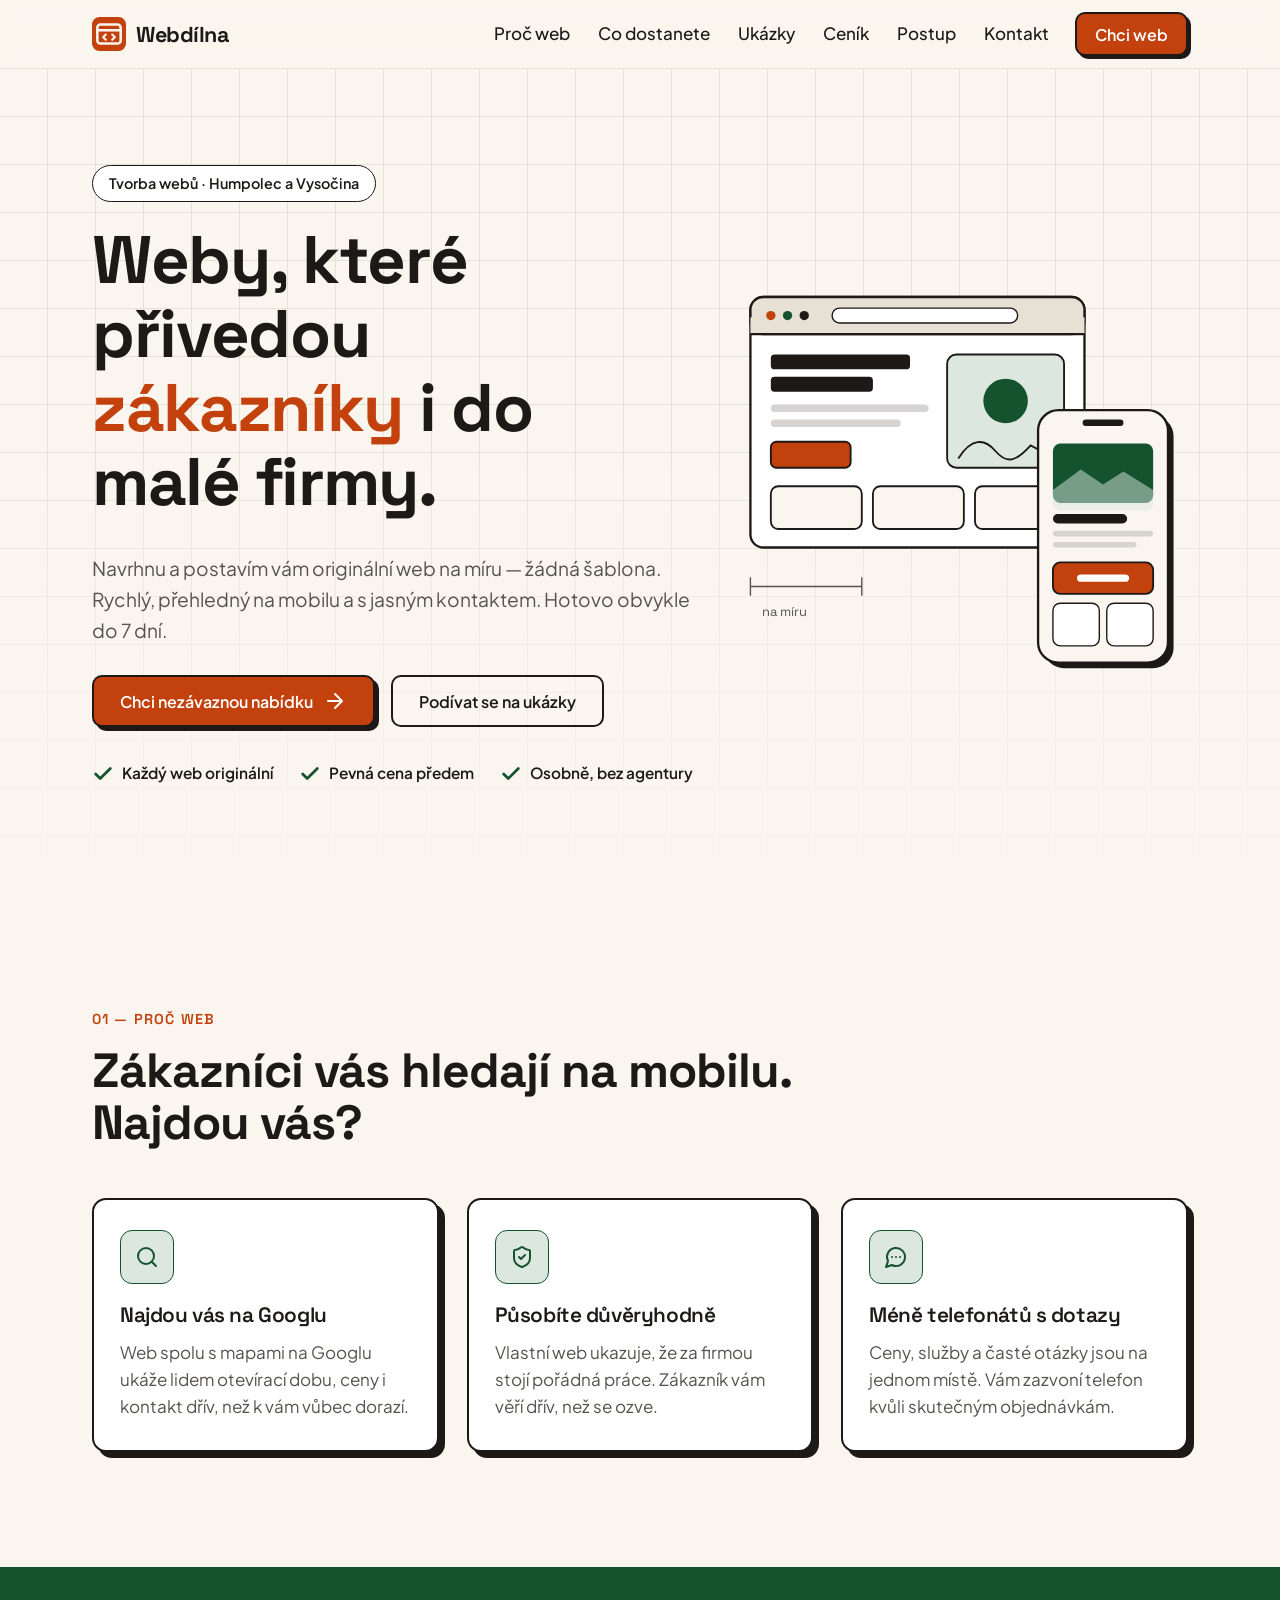
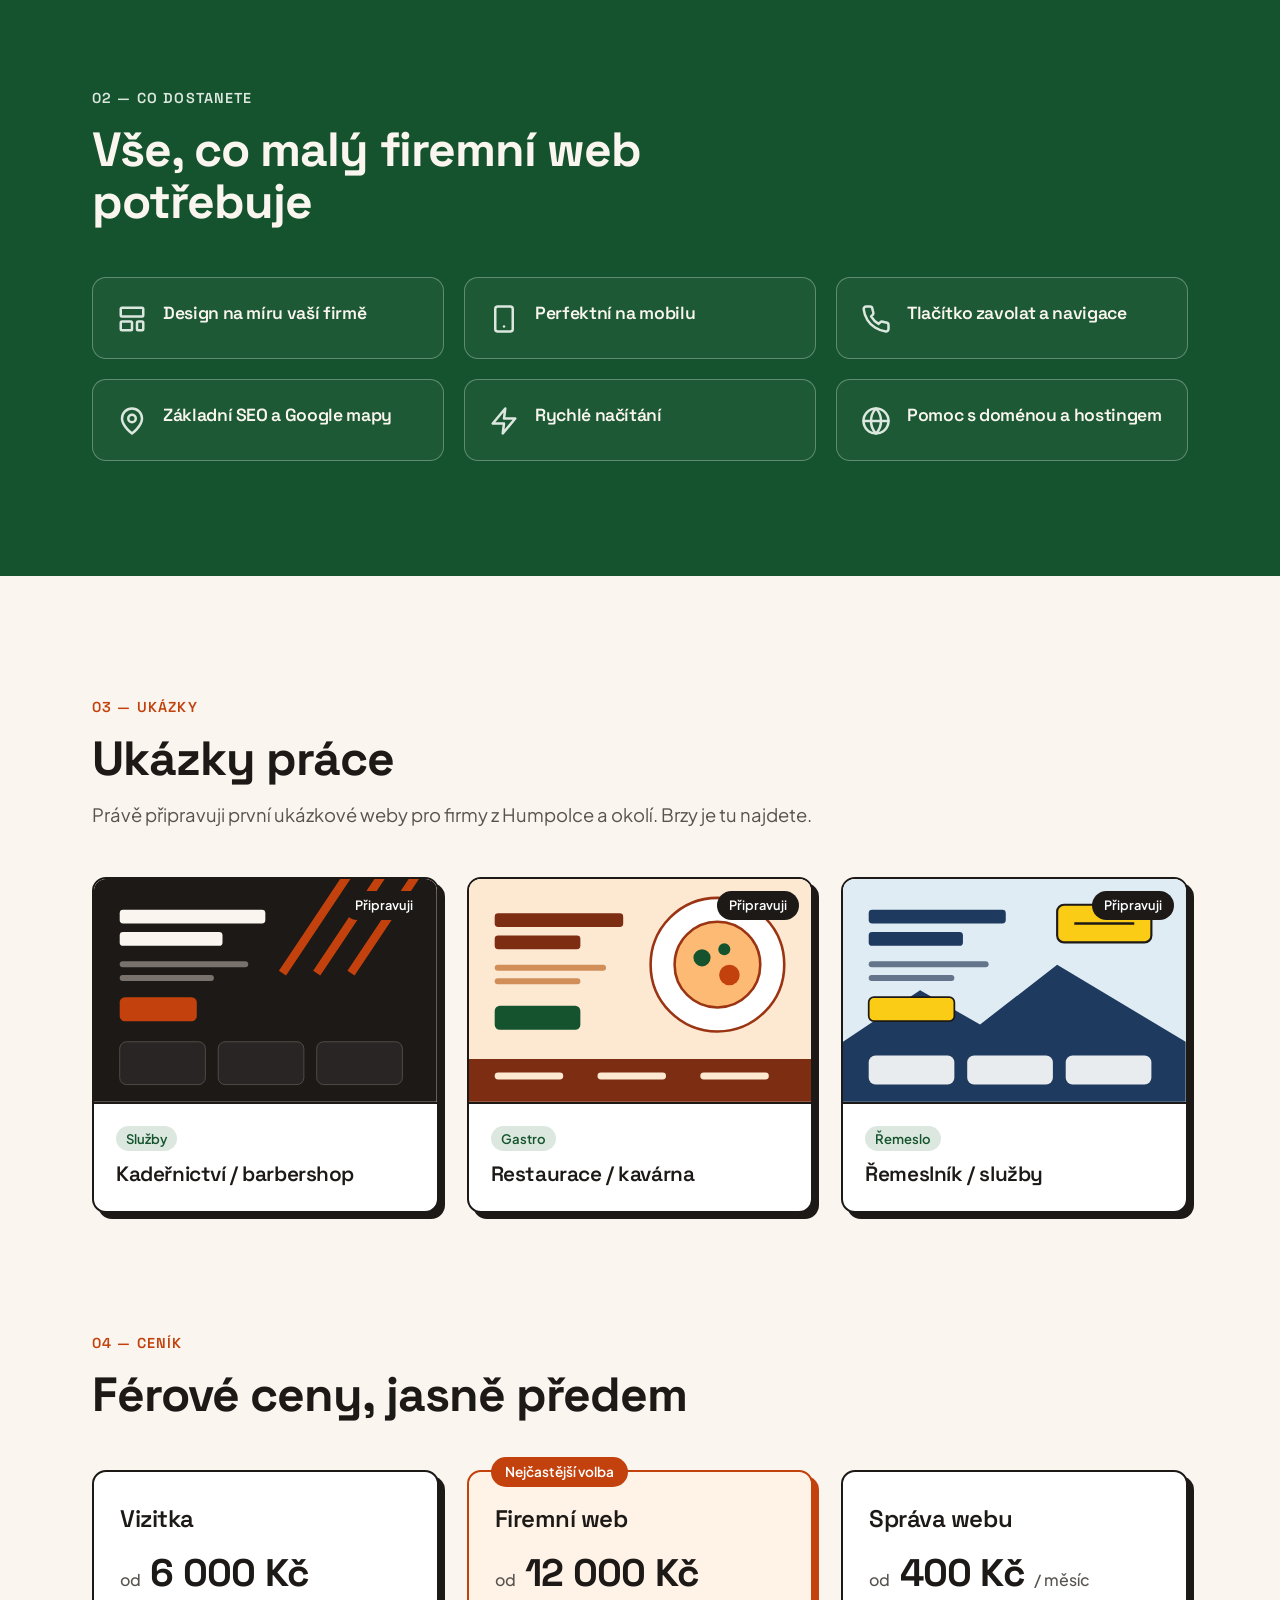
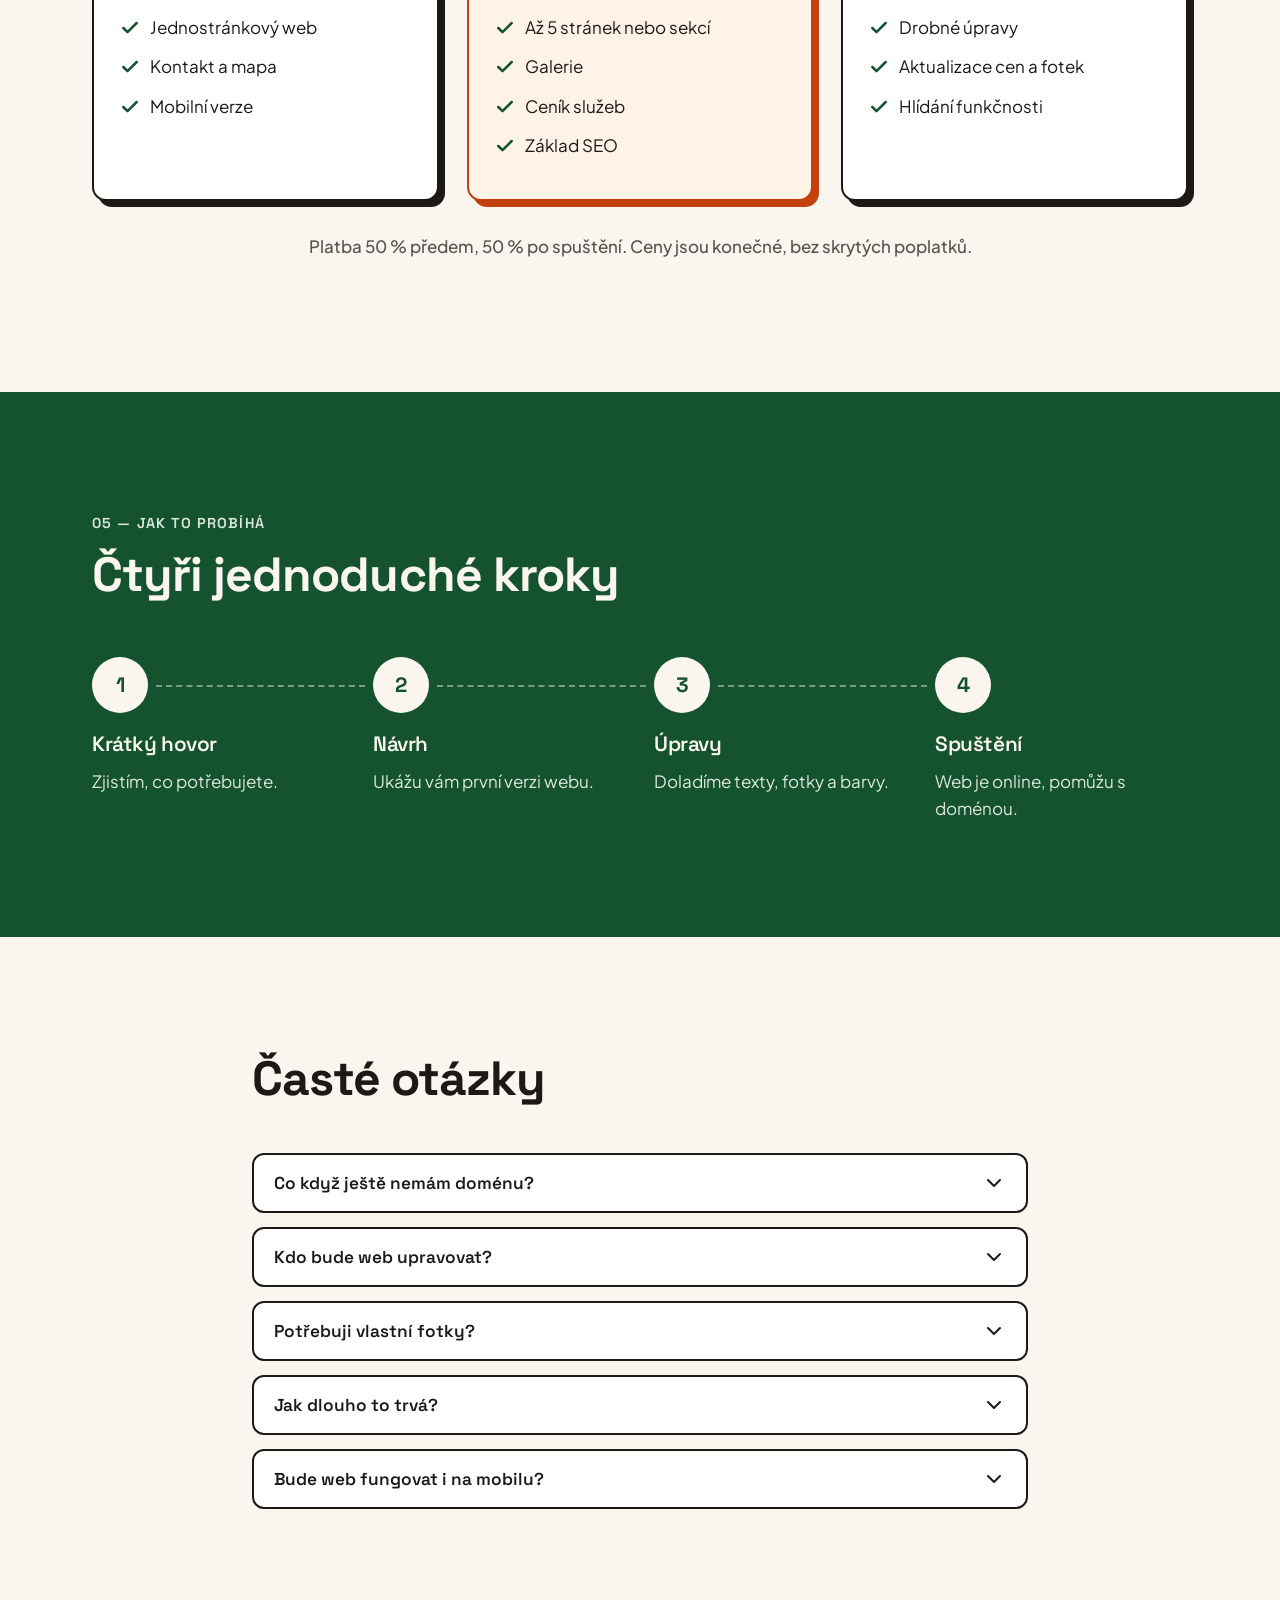
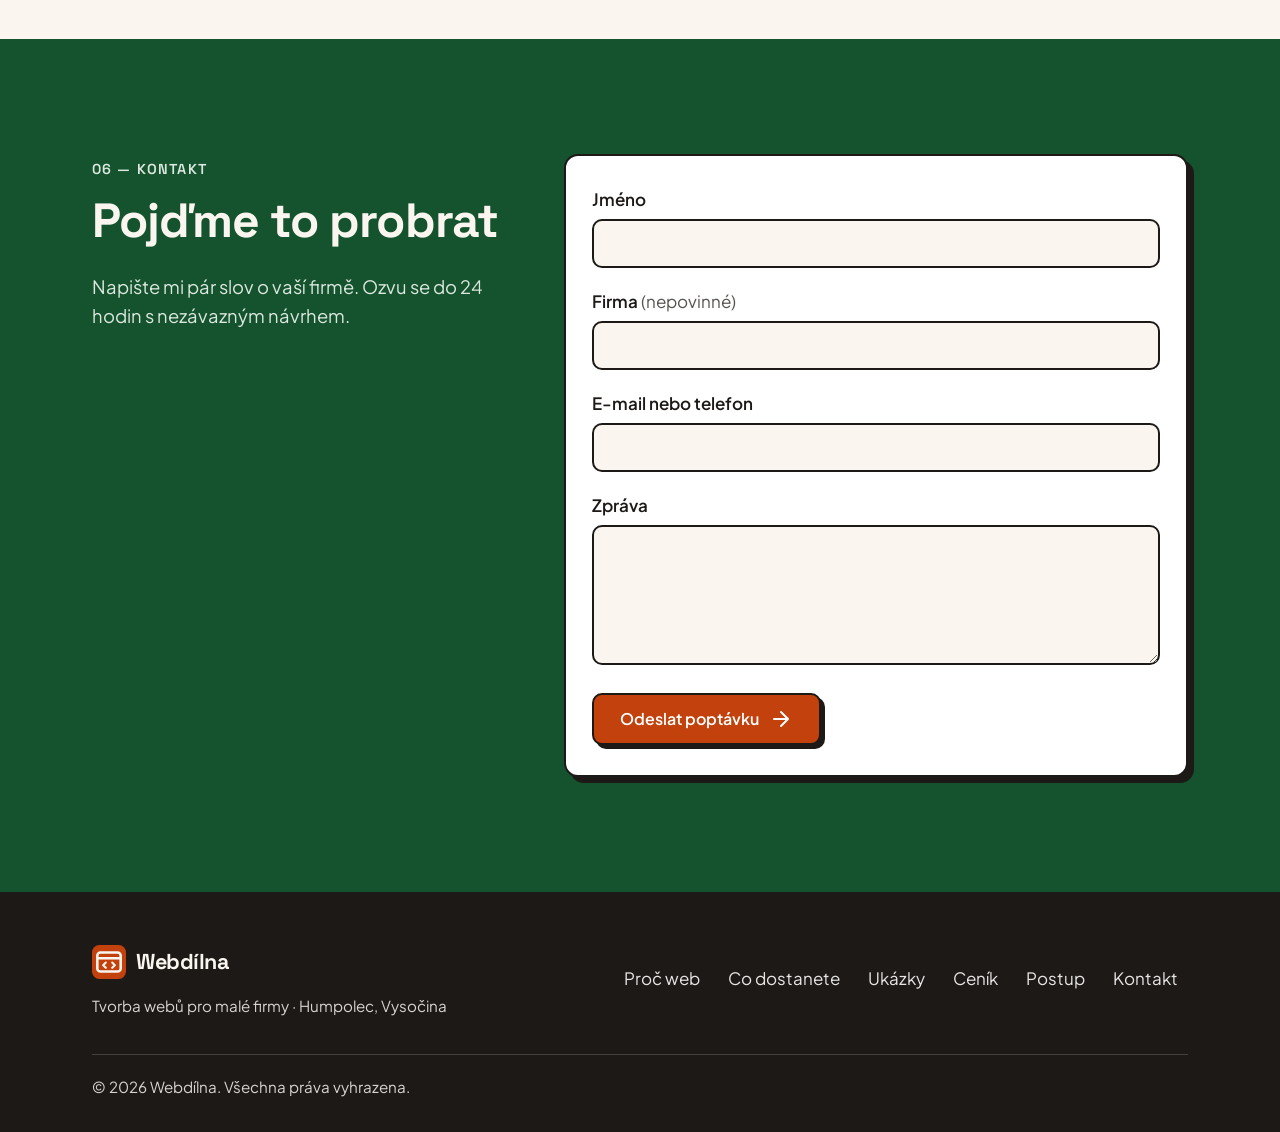
==== index.html @ 547754a7 "Webdílna: portfolio web Co-Authored-By: Claude Opus 5.5 <noreply@anthropic.com>" ====
<!DOCTYPE html>
<!-- BRAND: Webdílna — změnit všude hledáním "Webdílna" -->
<html lang="cs">
<head>
  <meta charset="utf-8">
  <meta name="viewport" content="width=device-width, initial-scale=1">
  <title>Webdílna — tvorba webů pro firmy | Humpolec, Vysočina</title>
  <meta name="description" content="Originální weby na míru pro malé firmy z Humpolce a Vysočiny. Rychlé, přehledné na mobilu, s pevnou cenou předem. Hotovo obvykle do 7 dní.">
  <meta name="theme-color" content="#FAF6EF">
  <meta property="og:title" content="Webdílna — tvorba webů pro firmy | Humpolec, Vysočina">
  <meta property="og:description" content="Originální weby na míru pro malé firmy z Humpolce a Vysočiny. Pevná cena předem, hotovo obvykle do 7 dní.">
  <meta property="og:type" content="website">
  <meta property="og:locale" content="cs_CZ">
  <meta property="og:site_name" content="Webdílna">
  <link rel="icon" href="favicon.svg" type="image/svg+xml">
  <link rel="preconnect" href="https://fonts.googleapis.com">
  <link rel="preconnect" href="https://fonts.gstatic.com" crossorigin>
  <link rel="stylesheet" href="https://fonts.googleapis.com/css2?family=Plus+Jakarta+Sans:wght@400;500;600&family=Space+Grotesk:wght@600;700&subset=latin-ext&display=swap">
  <link rel="stylesheet" href="styles.css">
  <script type="application/ld+json">
  {
    "@context": "https://schema.org",
    "@type": "ProfessionalService",
    "name": "Webdílna",
    "description": "Tvorba originálních webů na míru pro malé firmy.",
    "areaServed": [
      {"@type": "City", "name": "Humpolec"},
      {"@type": "City", "name": "Pelhřimov"},
      {"@type": "City", "name": "Havlíčkův Brod"},
      {"@type": "City", "name": "Jihlava"}
    ]
  }
  </script>
</head>
<body>
  <!-- Icon sprite (Lucide-style strokes) -->
  <svg width="0" height="0" style="position:absolute" aria-hidden="true" focusable="false">
    <defs>
      <symbol id="i-check" viewBox="0 0 24 24"><path d="M20 6 9 17l-5-5"/></symbol>
      <symbol id="i-arrow" viewBox="0 0 24 24"><path d="M5 12h14m-7-7 7 7-7 7"/></symbol>
      <symbol id="i-menu" viewBox="0 0 24 24"><path d="M4 6h16M4 12h16M4 18h16"/></symbol>
      <symbol id="i-x" viewBox="0 0 24 24"><path d="M18 6 6 18M6 6l12 12"/></symbol>
      <symbol id="i-chev" viewBox="0 0 24 24"><path d="m6 9 6 6 6-6"/></symbol>
      <symbol id="i-search" viewBox="0 0 24 24"><circle cx="11" cy="11" r="8"/><path d="m21 21-4.3-4.3"/></symbol>
      <symbol id="i-shield" viewBox="0 0 24 24"><path d="M20 13c0 5-3.5 7.5-7.66 8.95a1 1 0 0 1-.67-.01C7.5 20.5 4 18 4 13V6a1 1 0 0 1 1-1c2 0 4.5-1.2 6.24-2.72a1.17 1.17 0 0 1 1.52 0C14.51 3.81 17 5 19 5a1 1 0 0 1 1 1z"/><path d="m9 12 2 2 4-4"/></symbol>
      <symbol id="i-chat" viewBox="0 0 24 24"><path d="M7.9 20A9 9 0 1 0 4 16.1L2 22Z"/><path d="M8 12h.01M12 12h.01M16 12h.01"/></symbol>
      <symbol id="i-layout" viewBox="0 0 24 24"><rect width="18" height="7" x="3" y="3" rx="1"/><rect width="9" height="7" x="3" y="14" rx="1"/><rect width="5" height="7" x="16" y="14" rx="1"/></symbol>
      <symbol id="i-phone-ui" viewBox="0 0 24 24"><rect width="14" height="20" x="5" y="2" rx="2"/><path d="M12 18h.01"/></symbol>
      <symbol id="i-phone" viewBox="0 0 24 24"><path d="M22 16.92v3a2 2 0 0 1-2.18 2 19.79 19.79 0 0 1-8.63-3.07 19.5 19.5 0 0 1-6-6 19.79 19.79 0 0 1-3.07-8.67A2 2 0 0 1 4.11 2h3a2 2 0 0 1 2 1.72c.13.96.36 1.9.7 2.81a2 2 0 0 1-.45 2.11L8.09 9.91a16 16 0 0 0 6 6l1.27-1.27a2 2 0 0 1 2.11-.45c.91.34 1.85.57 2.81.7A2 2 0 0 1 22 16.92z"/></symbol>
      <symbol id="i-pin" viewBox="0 0 24 24"><path d="M20 10c0 6-8 12-8 12s-8-6-8-12a8 8 0 0 1 16 0Z"/><circle cx="12" cy="10" r="3"/></symbol>
      <symbol id="i-zap" viewBox="0 0 24 24"><path d="M13 2 3 14h9l-1 8 10-12h-9l1-8z"/></symbol>
      <symbol id="i-globe" viewBox="0 0 24 24"><circle cx="12" cy="12" r="10"/><path d="M12 2a14.5 14.5 0 0 0 0 20 14.5 14.5 0 0 0 0-20"/><path d="M2 12h20"/></symbol>
      <symbol id="i-mail" viewBox="0 0 24 24"><rect width="20" height="16" x="2" y="4" rx="2"/><path d="m22 7-8.97 5.7a1.94 1.94 0 0 1-2.06 0L2 7"/></symbol>
    </defs>
  </svg>

  <a class="skip-link" href="#obsah">Přeskočit na obsah</a>

  <!-- HEADER -->
  <header class="site-header">
    <div class="wrap header-in">
      <a class="logo" href="#top" aria-label="Webdílna — úvodní strana">
        <svg viewBox="0 0 32 32" aria-hidden="true"><rect width="32" height="32" rx="7" fill="#C2410C"/><rect x="5" y="7" width="22" height="18" rx="3" fill="none" stroke="#FAF6EF" stroke-width="2.4"/><path d="M5 12.5h22" stroke="#FAF6EF" stroke-width="2.4"/><path d="m13 16.5-2.5 2.5 2.5 2.5m6-5 2.5 2.5-2.5 2.5" fill="none" stroke="#FAF6EF" stroke-width="2" stroke-linecap="round" stroke-linejoin="round"/></svg>
        <span>Webdílna</span>
      </a>
      <button class="nav-toggle" type="button" aria-expanded="false" aria-controls="nav" aria-label="Otevřít menu">
        <svg class="icon i-open" aria-hidden="true"><use href="#i-menu"/></svg>
        <svg class="icon i-close" aria-hidden="true"><use href="#i-x"/></svg>
      </button>
      <nav class="nav" id="nav" aria-label="Hlavní navigace">
        <ul class="nav-list">
          <li><a href="#proc">Proč web</a></li>
          <li><a href="#co">Co dostanete</a></li>
          <li><a href="#ukazky">Ukázky</a></li>
          <li><a href="#cenik">Ceník</a></li>
          <li><a href="#postup">Postup</a></li>
          <li><a href="#kontakt">Kontakt</a></li>
          <li><a class="btn btn-primary btn-sm" href="#kontakt">Chci web</a></li>
        </ul>
      </nav>
    </div>
  </header>

  <main id="obsah">
    <!-- HERO -->
    <section class="hero" id="top" aria-labelledby="hero-h">
      <div class="wrap hero-grid">
        <div>
          <span class="hero-tag">Tvorba webů · Humpolec a Vysočina</span>
          <h1 id="hero-h">Weby, které přivedou <em>zákazníky</em> i do malé firmy.</h1>
          <p class="lead">Navrhnu a postavím vám originální web na míru — žádná šablona. Rychlý, přehledný na mobilu a s jasným kontaktem. Hotovo obvykle do 7 dní.</p>
          <div class="btn-row">
            <a class="btn btn-primary" href="#kontakt">Chci nezávaznou nabídku <svg class="icon" aria-hidden="true"><use href="#i-arrow"/></svg></a>
            <a class="btn btn-outline" href="#ukazky">Podívat se na ukázky</a>
          </div>
          <ul class="trust" aria-label="Naše přednosti">
            <li><svg class="icon" aria-hidden="true"><use href="#i-check"/></svg>Každý web originální</li>
            <li><svg class="icon" aria-hidden="true"><use href="#i-check"/></svg>Pevná cena předem</li>
            <li><svg class="icon" aria-hidden="true"><use href="#i-check"/></svg>Osobně, bez agentury</li>
          </ul>
        </div>
        <div class="hero-art">
          <svg viewBox="0 0 480 440" role="img" aria-label="Ilustrace webu v okně prohlížeče a na mobilu">
            <!-- browser -->
            <rect x="8" y="28" width="360" height="270" rx="14" fill="#fff" stroke="#1C1917" stroke-width="2.5"/>
            <rect x="8" y="28" width="360" height="40" rx="14" fill="#E7E0D4" stroke="#1C1917" stroke-width="2.5"/>
            <rect x="8" y="50" width="360" height="18" fill="#E7E0D4"/>
            <path d="M8 68h360" stroke="#1C1917" stroke-width="2.5"/>
            <circle cx="30" cy="48" r="5" fill="#C2410C"/><circle cx="48" cy="48" r="5" fill="#14532D"/><circle cx="66" cy="48" r="5" fill="#1C1917"/>
            <rect x="96" y="40" width="200" height="16" rx="8" fill="#fff" stroke="#1C1917" stroke-width="1.5"/>
            <rect x="30" y="90" width="150" height="16" rx="4" fill="#1C1917"/>
            <rect x="30" y="114" width="110" height="16" rx="4" fill="#1C1917"/>
            <rect x="30" y="144" width="170" height="8" rx="4" fill="#D6D3D1"/>
            <rect x="30" y="160" width="140" height="8" rx="4" fill="#D6D3D1"/>
            <rect x="30" y="184" width="86" height="28" rx="6" fill="#C2410C" stroke="#1C1917" stroke-width="2"/>
            <rect x="220" y="90" width="126" height="122" rx="10" fill="#DCE8DF" stroke="#1C1917" stroke-width="2"/>
            <circle cx="283" cy="140" r="24" fill="#14532D"/>
            <path d="M232 202c14-22 28-22 40-8s22 12 38-6l26 14" fill="none" stroke="#1C1917" stroke-width="2"/>
            <rect x="30" y="232" width="98" height="46" rx="8" fill="#FAF6EF" stroke="#1C1917" stroke-width="2"/>
            <rect x="140" y="232" width="98" height="46" rx="8" fill="#FAF6EF" stroke="#1C1917" stroke-width="2"/>
            <rect x="250" y="232" width="98" height="46" rx="8" fill="#FAF6EF" stroke="#1C1917" stroke-width="2"/>
            <!-- phone -->
            <rect x="318" y="150" width="140" height="272" rx="22" fill="#1C1917" transform="translate(6 6)"/>
            <rect x="318" y="150" width="140" height="272" rx="22" fill="#FAF6EF" stroke="#1C1917" stroke-width="2.5"/>
            <rect x="366" y="160" width="44" height="7" rx="3.5" fill="#1C1917"/>
            <rect x="334" y="186" width="108" height="64" rx="8" fill="#14532D"/>
            <path d="M334 236l30-22 24 16 22-14 32 20v14a8 8 0 0 1-8 8H342a8 8 0 0 1-8-8z" fill="#DCE8DF" opacity=".5"/>
            <rect x="334" y="262" width="80" height="10" rx="5" fill="#1C1917"/>
            <rect x="334" y="280" width="108" height="6" rx="3" fill="#D6D3D1"/>
            <rect x="334" y="292" width="90" height="6" rx="3" fill="#D6D3D1"/>
            <rect x="334" y="314" width="108" height="34" rx="8" fill="#C2410C" stroke="#1C1917" stroke-width="2"/>
            <rect x="360" y="327" width="56" height="8" rx="4" fill="#fff"/>
            <rect x="334" y="358" width="50" height="46" rx="8" fill="#fff" stroke="#1C1917" stroke-width="1.5"/>
            <rect x="392" y="358" width="50" height="46" rx="8" fill="#fff" stroke="#1C1917" stroke-width="1.5"/>
            <!-- drafting marks -->
            <path d="M8 330v20m0-10h120m0-10v20" stroke="#57534E" stroke-width="1.5" fill="none"/>
            <text x="20" y="372" font-family="Space Grotesk, sans-serif" font-size="14" fill="#57534E">na míru</text>
          </svg>
        </div>
      </div>
    </section>

    <!-- 01 PROČ WEB -->
    <section class="section" id="proc" aria-labelledby="proc-h">
      <div class="wrap">
        <div class="section-head reveal">
          <span class="label">01 — Proč web</span>
          <h2 id="proc-h">Zákazníci vás hledají na mobilu. Najdou vás?</h2>
        </div>
        <div class="cards-3">
          <article class="card reveal">
            <div class="ico-box"><svg class="icon" aria-hidden="true"><use href="#i-search"/></svg></div>
            <h3>Najdou vás na Googlu</h3>
            <p>Web spolu s mapami na Googlu ukáže lidem otevírací dobu, ceny i kontakt dřív, než k vám vůbec dorazí.</p>
          </article>
          <article class="card reveal">
            <div class="ico-box"><svg class="icon" aria-hidden="true"><use href="#i-shield"/></svg></div>
            <h3>Působíte důvěryhodně</h3>
            <p>Vlastní web ukazuje, že za firmou stojí pořádná práce. Zákazník vám věří dřív, než se ozve.</p>
          </article>
          <article class="card reveal">
            <div class="ico-box"><svg class="icon" aria-hidden="true"><use href="#i-chat"/></svg></div>
            <h3>Méně telefonátů s dotazy</h3>
            <p>Ceny, služby a časté otázky jsou na jednom místě. Vám zazvoní telefon kvůli skutečným objednávkám.</p>
          </article>
        </div>
      </div>
    </section>

    <!-- 02 CO DOSTANETE -->
    <section class="section band" id="co" aria-labelledby="co-h">
      <div class="wrap">
        <div class="section-head reveal">
          <span class="label">02 — Co dostanete</span>
          <h2 id="co-h">Vše, co malý firemní web potřebuje</h2>
        </div>
        <ul class="feat-grid">
          <li class="feat reveal"><svg class="icon" aria-hidden="true"><use href="#i-layout"/></svg><h3>Design na míru vaší firmě</h3></li>
          <li class="feat reveal"><svg class="icon" aria-hidden="true"><use href="#i-phone-ui"/></svg><h3>Perfektní na mobilu</h3></li>
          <li class="feat reveal"><svg class="icon" aria-hidden="true"><use href="#i-phone"/></svg><h3>Tlačítko zavolat a navigace</h3></li>
          <li class="feat reveal"><svg class="icon" aria-hidden="true"><use href="#i-pin"/></svg><h3>Základní SEO a Google mapy</h3></li>
          <li class="feat reveal"><svg class="icon" aria-hidden="true"><use href="#i-zap"/></svg><h3>Rychlé načítání</h3></li>
          <li class="feat reveal"><svg class="icon" aria-hidden="true"><use href="#i-globe"/></svg><h3>Pomoc s doménou a hostingem</h3></li>
        </ul>
      </div>
    </section>

    <!-- 03 UKÁZKY -->
    <section class="section" id="ukazky" aria-labelledby="uk-h">
      <div class="wrap">
        <div class="section-head reveal">
          <span class="label">03 — Ukázky</span>
          <h2 id="uk-h">Ukázky práce</h2>
          <p class="lead">Právě připravuji první ukázkové weby pro firmy z Humpolce a okolí. Brzy je tu najdete.</p>
        </div>
        <!--
          JAK PŘIDAT SKUTEČNÝ PROJEKT: zkopírujte tento blok a nahraďte jím jednu z karet níže
          (odstraňte i <span class="badge">Připravuji</span>).

          <a class="project reveal" href="https://adresa-webu.cz" target="_blank" rel="noopener">
            <div class="thumb"><img src="img/nazev-projektu.webp" width="400" height="260" loading="lazy" alt="Náhled webu Název firmy"></div>
            <div class="proj-body">
              <span class="tag">Kadeřnictví</span>
              <h3>Název firmy</h3>
            </div>
          </a>
        -->
        <div class="proj-grid">
          <article class="project reveal">
            <div class="thumb">
              <svg viewBox="0 0 400 260" role="img" aria-label="Abstraktní náhled webu kadeřnictví">
                <rect width="400" height="260" fill="#1C1917"/>
                <g stroke="#C2410C" stroke-width="10"><path d="M300-10l-80 120M340-10l-80 120M380-10l-80 120"/></g>
                <rect x="30" y="36" width="170" height="16" rx="4" fill="#FAF6EF"/>
                <rect x="30" y="62" width="120" height="16" rx="4" fill="#FAF6EF"/>
                <rect x="30" y="96" width="150" height="7" rx="3.5" fill="#78716C"/>
                <rect x="30" y="112" width="110" height="7" rx="3.5" fill="#78716C"/>
                <rect x="30" y="138" width="90" height="28" rx="6" fill="#C2410C"/>
                <rect x="30" y="190" width="100" height="50" rx="8" fill="#292524" stroke="#57534E"/>
                <rect x="145" y="190" width="100" height="50" rx="8" fill="#292524" stroke="#57534E"/>
                <rect x="260" y="190" width="100" height="50" rx="8" fill="#292524" stroke="#57534E"/>
              </svg>
              <span class="badge">Připravuji</span>
            </div>
            <div class="proj-body"><span class="tag">Služby</span><h3>Kadeřnictví / barbershop</h3></div>
          </article>
          <article class="project reveal">
            <div class="thumb">
              <svg viewBox="0 0 400 260" role="img" aria-label="Abstraktní náhled webu restaurace">
                <rect width="400" height="260" fill="#FDE9D2"/>
                <circle cx="290" cy="100" r="78" fill="#fff" stroke="#9A3412" stroke-width="3"/>
                <circle cx="290" cy="100" r="50" fill="#FDBA74" stroke="#9A3412" stroke-width="3"/>
                <circle cx="272" cy="92" r="10" fill="#14532D"/><circle cx="304" cy="112" r="12" fill="#C2410C"/><circle cx="298" cy="82" r="7" fill="#14532D"/>
                <rect x="30" y="40" width="150" height="16" rx="4" fill="#7C2D12"/>
                <rect x="30" y="66" width="100" height="16" rx="4" fill="#7C2D12"/>
                <rect x="30" y="100" width="130" height="7" rx="3.5" fill="#B45309" opacity=".6"/>
                <rect x="30" y="116" width="100" height="7" rx="3.5" fill="#B45309" opacity=".6"/>
                <rect x="30" y="148" width="100" height="28" rx="6" fill="#14532D"/>
                <path d="M0 210h400v50H0z" fill="#7C2D12"/>
                <rect x="30" y="226" width="80" height="8" rx="4" fill="#FDE9D2"/><rect x="150" y="226" width="80" height="8" rx="4" fill="#FDE9D2"/><rect x="270" y="226" width="80" height="8" rx="4" fill="#FDE9D2"/>
              </svg>
              <span class="badge">Připravuji</span>
            </div>
            <div class="proj-body"><span class="tag">Gastro</span><h3>Restaurace / kavárna</h3></div>
          </article>
          <article class="project reveal">
            <div class="thumb">
              <svg viewBox="0 0 400 260" role="img" aria-label="Abstraktní náhled webu řemeslníka">
                <rect width="400" height="260" fill="#E0ECF4"/>
                <path d="M0 190l90-60 70 40 90-70 150 90v70H0z" fill="#1E3A5F"/>
                <rect x="250" y="30" width="110" height="44" rx="8" fill="#FACC15" stroke="#1C1917" stroke-width="2.5"/>
                <path d="M270 52h70" stroke="#1C1917" stroke-width="3"/>
                <rect x="30" y="36" width="160" height="16" rx="4" fill="#1E3A5F"/>
                <rect x="30" y="62" width="110" height="16" rx="4" fill="#1E3A5F"/>
                <rect x="30" y="96" width="140" height="7" rx="3.5" fill="#64748B"/>
                <rect x="30" y="112" width="100" height="7" rx="3.5" fill="#64748B"/>
                <rect x="30" y="138" width="100" height="28" rx="6" fill="#FACC15" stroke="#1C1917" stroke-width="2"/>
                <rect x="30" y="206" width="100" height="34" rx="8" fill="#fff" opacity=".9"/>
                <rect x="145" y="206" width="100" height="34" rx="8" fill="#fff" opacity=".9"/>
                <rect x="260" y="206" width="100" height="34" rx="8" fill="#fff" opacity=".9"/>
              </svg>
              <span class="badge">Připravuji</span>
            </div>
            <div class="proj-body"><span class="tag">Řemeslo</span><h3>Řemeslník / služby</h3></div>
          </article>
        </div>
      </div>
    </section>

    <!-- 04 CENÍK -->
    <section class="section section-flush" id="cenik" aria-labelledby="cen-h">
      <div class="wrap">
        <div class="section-head reveal">
          <span class="label">04 — Ceník</span>
          <h2 id="cen-h">Férové ceny, jasně předem</h2>
        </div>
        <div class="price-grid">
          <article class="price reveal">
            <h3>Vizitka</h3>
            <p class="amount"><small>od</small> 6 000 Kč</p>
            <ul>
              <li><svg class="icon" aria-hidden="true"><use href="#i-check"/></svg>Jednostránkový web</li>
              <li><svg class="icon" aria-hidden="true"><use href="#i-check"/></svg>Kontakt a mapa</li>
              <li><svg class="icon" aria-hidden="true"><use href="#i-check"/></svg>Mobilní verze</li>
            </ul>
          </article>
          <article class="price featured reveal">
            <span class="ribbon">Nejčastější volba</span>
            <h3>Firemní web</h3>
            <p class="amount"><small>od</small> 12 000 Kč</p>
            <ul>
              <li><svg class="icon" aria-hidden="true"><use href="#i-check"/></svg>Až 5 stránek nebo sekcí</li>
              <li><svg class="icon" aria-hidden="true"><use href="#i-check"/></svg>Galerie</li>
              <li><svg class="icon" aria-hidden="true"><use href="#i-check"/></svg>Ceník služeb</li>
              <li><svg class="icon" aria-hidden="true"><use href="#i-check"/></svg>Základ SEO</li>
            </ul>
          </article>
          <article class="price reveal">
            <h3>Správa webu</h3>
            <p class="amount"><small>od</small> 400 Kč <small>/ měsíc</small></p>
            <ul>
              <li><svg class="icon" aria-hidden="true"><use href="#i-check"/></svg>Drobné úpravy</li>
              <li><svg class="icon" aria-hidden="true"><use href="#i-check"/></svg>Aktualizace cen a fotek</li>
              <li><svg class="icon" aria-hidden="true"><use href="#i-check"/></svg>Hlídání funkčnosti</li>
            </ul>
          </article>
        </div>
        <p class="price-note reveal">Platba 50 % předem, 50 % po spuštění. Ceny jsou konečné, bez skrytých poplatků.</p>
      </div>
    </section>

    <!-- 05 POSTUP -->
    <section class="section band" id="postup" aria-labelledby="po-h">
      <div class="wrap">
        <div class="section-head reveal">
          <span class="label">05 — Jak to probíhá</span>
          <h2 id="po-h">Čtyři jednoduché kroky</h2>
        </div>
        <ol class="steps">
          <li class="step reveal"><div class="step-num">1</div><h3>Krátký hovor</h3><p>Zjistím, co potřebujete.</p></li>
          <li class="step reveal"><div class="step-num">2</div><h3>Návrh</h3><p>Ukážu vám první verzi webu.</p></li>
          <li class="step reveal"><div class="step-num">3</div><h3>Úpravy</h3><p>Doladíme texty, fotky a barvy.</p></li>
          <li class="step reveal"><div class="step-num">4</div><h3>Spuštění</h3><p>Web je online, pomůžu s doménou.</p></li>
        </ol>
      </div>
    </section>

    <!-- FAQ -->
    <section class="section" id="faq" aria-labelledby="faq-h">
      <div class="wrap faq-wrap">
        <div class="section-head reveal">
          <h2 id="faq-h">Časté otázky</h2>
        </div>
        <details class="reveal">
          <summary>Co když ještě nemám doménu? <svg class="icon" aria-hidden="true"><use href="#i-chev"/></svg></summary>
          <p>Nevadí. Pomohu vám vybrat vhodnou adresu, doménu zaregistrovat a nastavit hosting. Doména zůstává vaše.</p>
        </details>
        <details class="reveal">
          <summary>Kdo bude web upravovat? <svg class="icon" aria-hidden="true"><use href="#i-chev"/></svg></summary>
          <p>Drobné změny, jako nové ceny, fotky nebo otevírací dobu, vám rád upravím v rámci správy webu. Stačí napsat.</p>
        </details>
        <details class="reveal">
          <summary>Potřebuji vlastní fotky? <svg class="icon" aria-hidden="true"><use href="#i-chev"/></svg></summary>
          <p>Vlastní fotky jsou nejlepší, třeba i z telefonu. Když žádné nemáte, poradím, co nafotit, nebo najdu vhodné náhrady.</p>
        </details>
        <details class="reveal">
          <summary>Jak dlouho to trvá? <svg class="icon" aria-hidden="true"><use href="#i-chev"/></svg></summary>
          <p>Jednoduchý web bývá hotový obvykle do 7 dní od chvíle, kdy mám od vás texty a fotky. Větší web zabere o něco déle.</p>
        </details>
        <details class="reveal">
          <summary>Bude web fungovat i na mobilu? <svg class="icon" aria-hidden="true"><use href="#i-chev"/></svg></summary>
          <p>Ano. Každý web navrhuji nejdřív pro mobil a pak ho přizpůsobuji tabletu a počítači. Vždy ho vyzkouším na skutečných zařízeních.</p>
        </details>
      </div>
    </section>

    <!-- 06 KONTAKT -->
    <section class="section band" id="kontakt" aria-labelledby="ko-h">
      <div class="wrap contact-grid">
        <div class="reveal">
          <span class="label">06 — Kontakt</span>
          <h2 id="ko-h">Pojďme to probrat</h2>
          <p class="lead">Napište mi pár slov o vaší firmě. Ozvu se do 24 hodin s nezávazným návrhem.</p>
          <!-- Naplní se z CONFIG v script.js; bez nastavení zůstává skryté -->
          <div class="contact-cards" id="contact-cards" hidden></div>
        </div>
        <form id="contact-form" class="reveal" novalidate aria-label="Poptávkový formulář">
          <div class="field">
            <label for="f-name">Jméno</label>
            <input id="f-name" name="name" type="text" autocomplete="name" required aria-describedby="e-name">
            <p class="err" id="e-name">Napište prosím své jméno.</p>
          </div>
          <div class="field">
            <label for="f-firm">Firma <span class="opt">(nepovinné)</span></label>
            <input id="f-firm" name="company" type="text" autocomplete="organization">
          </div>
          <div class="field">
            <label for="f-contact">E-mail nebo telefon</label>
            <input id="f-contact" name="contact" type="text" autocomplete="email" required aria-describedby="e-contact">
            <p class="err" id="e-contact">Zadejte prosím platný e-mail nebo telefonní číslo.</p>
          </div>
          <div class="field">
            <label for="f-msg">Zpráva</label>
            <textarea id="f-msg" name="message" required aria-describedby="e-msg"></textarea>
            <p class="err" id="e-msg">Napište prosím pár slov o své firmě.</p>
          </div>
          <input class="hp" type="text" name="_gotcha" tabindex="-1" autocomplete="off" aria-hidden="true">
          <button class="btn btn-primary" type="submit">Odeslat poptávku <svg class="icon" aria-hidden="true"><use href="#i-arrow"/></svg></button>
          <div class="status" id="form-status" role="status" aria-live="polite"></div>
        </form>
      </div>
    </section>
  </main>

  <!-- FOOTER -->
  <footer class="site-footer">
    <div class="wrap foot-in">
      <div>
        <a class="logo" href="#top" aria-label="Webdílna — nahoru">
          <svg viewBox="0 0 32 32" aria-hidden="true"><rect width="32" height="32" rx="7" fill="#C2410C"/><rect x="5" y="7" width="22" height="18" rx="3" fill="none" stroke="#FAF6EF" stroke-width="2.4"/><path d="M5 12.5h22" stroke="#FAF6EF" stroke-width="2.4"/><path d="m13 16.5-2.5 2.5 2.5 2.5m6-5 2.5 2.5-2.5 2.5" fill="none" stroke="#FAF6EF" stroke-width="2" stroke-linecap="round" stroke-linejoin="round"/></svg>
          <span>Webdílna</span>
        </a>
        <p>Tvorba webů pro malé firmy · Humpolec, Vysočina</p>
      </div>
      <nav class="foot-nav" aria-label="Patička">
        <a href="#proc">Proč web</a><a href="#co">Co dostanete</a><a href="#ukazky">Ukázky</a><a href="#cenik">Ceník</a><a href="#postup">Postup</a><a href="#kontakt">Kontakt</a>
      </nav>
      <p class="copy">© <span id="year">2026</span> Webdílna. Všechna práva vyhrazena.</p>
    </div>
  </footer>

  <script src="script.js" defer></script>
</body>
</html>
---- styles.css ----
/* ==========================================================
   Webdílna — styles.css
   Sections: 0 Tokens · 1 Base · 2 Layout · 3 Buttons · 4 Header
   5 Hero · 6 Why · 7 Features · 8 Projects · 9 Pricing · 10 Steps
   11 FAQ · 12 Contact · 13 Footer · 14 Reveal · 15 Responsive
   ========================================================== */

/* 0 — Tokens */
:root {
  --bg: #FAF6EF;
  --surface: #FFFFFF;
  --ink: #1C1917;
  --ink-muted: #57534E;
  --line: #E7E0D4;
  --accent: #C2410C;
  --accent-hover: #9A3412;
  --forest: #14532D;
  --forest-soft: #DCE8DF;
  --font-head: "Space Grotesk", system-ui, sans-serif;
  --font-body: "Plus Jakarta Sans", system-ui, sans-serif;
  --radius: 14px;
  --maxw: 1140px;
  --shadow: 6px 6px 0 var(--ink);
}

/* 1 — Base */
*, *::before, *::after { box-sizing: border-box; }
html { scroll-behavior: smooth; scroll-padding-top: 84px; -webkit-text-size-adjust: 100%; }
body {
  margin: 0; background: var(--bg); color: var(--ink);
  font-family: var(--font-body); font-size: 17px; line-height: 1.6;
  overflow-x: hidden;
}
h1, h2, h3 { font-family: var(--font-head); font-weight: 700; line-height: 1.1; letter-spacing: -0.02em; margin: 0 0 .5em; }
h1 { font-size: clamp(2.3rem, 6.4vw, 4.2rem); }
h2 { font-size: clamp(1.85rem, 4.4vw, 3rem); }
h3 { font-size: 1.3rem; line-height: 1.25; font-weight: 600; }
p { margin: 0 0 1em; }
a { color: inherit; }
ul { margin: 0; padding: 0; list-style: none; }
svg { display: block; }
.icon { width: 24px; height: 24px; fill: none; stroke: currentColor; stroke-width: 2; stroke-linecap: round; stroke-linejoin: round; flex: none; }
:focus-visible { outline: 3px solid var(--accent); outline-offset: 3px; border-radius: 4px; }
.band :focus-visible, .site-footer :focus-visible { outline-color: var(--forest-soft); }
.sr-only { position: absolute; width: 1px; height: 1px; overflow: hidden; clip: rect(0 0 0 0); white-space: nowrap; }
.skip-link {
  position: absolute; left: 12px; top: -60px; z-index: 100; background: var(--ink); color: #fff;
  padding: 12px 18px; border-radius: 8px; text-decoration: none; font-weight: 600;
}
.skip-link:focus { top: 12px; }

/* 2 — Layout */
.wrap { width: 100%; max-width: var(--maxw); margin: 0 auto; padding: 0 22px; }
.section { padding: clamp(64px, 9vw, 120px) 0; }
.label {
  display: inline-block; font-family: var(--font-head); font-weight: 600; font-size: .9rem;
  letter-spacing: .08em; text-transform: uppercase; color: var(--accent); margin-bottom: 14px;
}
.band .label { color: var(--forest-soft); }
.lead { font-size: 1.15rem; color: var(--ink-muted); max-width: 60ch; }
.section-head { max-width: 760px; margin-bottom: 48px; }
.section-head h2 { margin-bottom: .3em; }
.band { background: var(--forest); color: var(--bg); }
.band .lead { color: var(--forest-soft); }

/* 3 — Buttons */
.btn {
  display: inline-flex; align-items: center; justify-content: center; gap: 10px;
  min-height: 52px; padding: 12px 26px; border-radius: 10px; border: 2px solid var(--ink);
  font: 600 1rem var(--font-body); text-decoration: none; cursor: pointer;
  transition: transform .15s, box-shadow .15s, background .15s;
}
.btn-primary { background: var(--accent); color: #fff; border-color: var(--ink); box-shadow: 4px 4px 0 var(--ink); }
.btn-primary:hover { background: var(--accent-hover); transform: translate(-2px, -2px); box-shadow: 6px 6px 0 var(--ink); }
.btn-primary:active { transform: translate(2px, 2px); box-shadow: 1px 1px 0 var(--ink); }
.btn-outline { background: transparent; color: var(--ink); }
.btn-outline:hover { background: var(--ink); color: var(--bg); }
.btn-sm { min-height: 44px; padding: 8px 18px; box-shadow: 3px 3px 0 var(--ink); }

/* 4 — Header */
.site-header {
  position: sticky; top: 0; z-index: 50; background: rgba(250, 246, 239, .94);
  backdrop-filter: blur(8px); border-bottom: 1px solid var(--line);
}
.header-in { display: flex; align-items: center; justify-content: space-between; gap: 16px; min-height: 68px; }
.logo { display: inline-flex; align-items: center; gap: 10px; text-decoration: none; font: 700 1.35rem var(--font-head); letter-spacing: -0.02em; min-height: 44px; }
.logo svg { width: 34px; height: 34px; }
.nav-list { display: flex; align-items: center; gap: 4px; }
.nav-list a:not(.btn) { display: inline-flex; align-items: center; min-height: 44px; padding: 0 12px; text-decoration: none; font-weight: 500; border-radius: 8px; }
.nav-list a:not(.btn):hover { background: var(--line); }
.nav-list .btn { margin-left: 10px; }
.nav-toggle {
  display: none; width: 48px; height: 48px; align-items: center; justify-content: center;
  background: transparent; border: 2px solid var(--ink); border-radius: 10px; color: var(--ink); cursor: pointer;
}
.nav-toggle .i-close { display: none; }
.nav-toggle[aria-expanded="true"] .i-open { display: none; }
.nav-toggle[aria-expanded="true"] .i-close { display: block; }

/* 5 — Hero */
.hero { position: relative; padding: clamp(48px, 8vw, 96px) 0 clamp(56px, 8vw, 104px); overflow: hidden; }
.hero::before { /* drafting-sheet grid */
  content: ""; position: absolute; inset: 0; z-index: 0;
  background-image:
    linear-gradient(var(--line) 1px, transparent 1px),
    linear-gradient(90deg, var(--line) 1px, transparent 1px);
  background-size: 48px 48px; background-position: -1px -1px;
  -webkit-mask-image: linear-gradient(to bottom, #000 40%, transparent);
  mask-image: linear-gradient(to bottom, #000 40%, transparent);
}
.hero-grid { position: relative; z-index: 1; display: grid; grid-template-columns: 1.15fr .85fr; gap: 48px; align-items: center; }
.hero-tag { display: inline-block; background: var(--surface); border: 1px solid var(--ink); border-radius: 999px; padding: 6px 16px; font-weight: 600; font-size: .9rem; margin-bottom: 22px; }
.hero h1 em { font-style: normal; color: var(--accent); }
.hero .lead { margin: 22px 0 30px; font-size: 1.2rem; color: var(--ink-muted); }
.btn-row { display: flex; flex-wrap: wrap; gap: 16px; }
.trust { display: flex; flex-wrap: wrap; gap: 10px 26px; margin-top: 34px; font-weight: 600; font-size: .96rem; }
.trust li { display: inline-flex; align-items: center; gap: 8px; }
.trust .icon { width: 22px; height: 22px; color: var(--forest); stroke-width: 3; }
.hero-art svg { width: 100%; height: auto; max-width: 480px; margin-left: auto; }

/* 6 — Why */
.cards-3 { display: grid; grid-template-columns: repeat(3, 1fr); gap: 28px; }
.card { background: var(--surface); border: 2px solid var(--ink); border-radius: var(--radius); padding: 30px 26px; box-shadow: var(--shadow); transition: transform .2s, box-shadow .2s; }
.card:hover { transform: translate(-2px, -2px); box-shadow: 8px 8px 0 var(--ink); }
.card p { color: var(--ink-muted); margin: 0; }
.ico-box { width: 54px; height: 54px; display: grid; place-items: center; border-radius: 12px; background: var(--forest-soft); color: var(--forest); margin-bottom: 18px; border: 1.5px solid var(--forest); }

/* 7 — Features (forest band) */
.feat-grid { display: grid; grid-template-columns: repeat(3, 1fr); gap: 20px; }
.feat { display: flex; gap: 16px; align-items: flex-start; padding: 24px; border: 1px solid rgba(220, 232, 223, .35); border-radius: var(--radius); background: rgba(255, 255, 255, .04); }
.feat .icon { width: 30px; height: 30px; color: var(--forest-soft); margin-top: 2px; }
.feat h3 { font-size: 1.1rem; margin: 0; }

/* 8 — Projects */
.proj-grid { display: grid; grid-template-columns: repeat(3, 1fr); gap: 28px; }
.project { display: flex; flex-direction: column; background: var(--surface); border: 2px solid var(--ink); border-radius: var(--radius); box-shadow: var(--shadow); overflow: hidden; text-decoration: none; color: inherit; transition: transform .2s, box-shadow .2s; }
a.project:hover { transform: translate(-2px, -2px); box-shadow: 8px 8px 0 var(--ink); }
.thumb { position: relative; border-bottom: 2px solid var(--ink); aspect-ratio: 400 / 260; background: var(--line); }
.thumb svg, .thumb img { width: 100%; height: 100%; object-fit: cover; display: block; }
.badge { position: absolute; top: 12px; right: 12px; background: var(--ink); color: #fff; font-size: .8rem; font-weight: 600; padding: 4px 12px; border-radius: 999px; }
.proj-body { padding: 20px 22px 24px; }
.tag { display: inline-block; font-size: .82rem; font-weight: 600; color: var(--forest); background: var(--forest-soft); padding: 2px 10px; border-radius: 999px; margin-bottom: 10px; }
.proj-body h3 { margin: 0; }

/* 9 — Pricing */
.price-grid { display: grid; grid-template-columns: repeat(3, 1fr); gap: 28px; align-items: stretch; }
.price { position: relative; display: flex; flex-direction: column; background: var(--surface); border: 2px solid var(--ink); border-radius: var(--radius); padding: 32px 26px; box-shadow: var(--shadow); }
.price.featured { background: #FFF3E8; box-shadow: 6px 6px 0 var(--accent); border-color: var(--accent); }
.price .ribbon { position: absolute; top: -15px; left: 22px; background: var(--accent); color: #fff; font-weight: 600; font-size: .85rem; padding: 4px 14px; border-radius: 999px; }
.price h3 { font-size: 1.5rem; }
.amount { font: 700 2.4rem/1.1 var(--font-head); letter-spacing: -0.02em; margin: 6px 0 20px; }
.amount small { font: 500 1rem var(--font-body); color: var(--ink-muted); letter-spacing: 0; }
.price ul { display: grid; gap: 12px; margin-bottom: 8px; }
.price li { display: flex; gap: 10px; align-items: flex-start; }
.price li .icon { width: 20px; height: 20px; margin-top: 4px; color: var(--forest); stroke-width: 3; }
.price-note { margin-top: 32px; text-align: center; font-weight: 500; color: var(--ink-muted); }

/* 10 — Steps */
.steps { display: grid; grid-template-columns: repeat(4, 1fr); gap: 28px; counter-reset: step; position: relative; }
.step { position: relative; padding-top: 8px; }
.step-num { display: grid; place-items: center; width: 56px; height: 56px; border-radius: 50%; background: var(--ink); color: var(--bg); font: 700 1.3rem var(--font-head); margin-bottom: 18px; position: relative; z-index: 1; }
.step:not(:last-child)::after { content: ""; position: absolute; top: 36px; left: 64px; right: -20px; border-top: 2px dashed var(--ink-muted); opacity: .5; }
.step p { color: var(--ink-muted); margin: 0; }

/* 11 — FAQ */
.faq-wrap { max-width: 820px; }
details { background: var(--surface); border: 2px solid var(--ink); border-radius: 12px; margin-bottom: 14px; }
summary { display: flex; justify-content: space-between; align-items: center; gap: 16px; min-height: 56px; padding: 12px 20px; font: 600 1.08rem var(--font-head); cursor: pointer; list-style: none; }
summary::-webkit-details-marker { display: none; }
summary .icon { transition: transform .2s; }
details[open] summary .icon { transform: rotate(180deg); }
details p { padding: 0 20px 18px; margin: 0; color: var(--ink-muted); }

/* 12 — Contact */
.contact-grid { display: grid; grid-template-columns: .8fr 1.2fr; gap: 56px; align-items: start; }
.contact-cards { display: grid; gap: 14px; margin-top: 28px; }
.contact-cards[hidden] { display: none; }
.contact-cards a { display: flex; align-items: center; gap: 14px; min-height: 60px; padding: 12px 18px; background: var(--surface); border: 2px solid var(--ink); border-radius: 12px; text-decoration: none; font-weight: 600; box-shadow: 4px 4px 0 var(--ink); }
.contact-cards a:hover { background: var(--forest-soft); }
.contact-cards .icon { color: var(--accent); }
form { background: var(--surface); border: 2px solid var(--ink); border-radius: var(--radius); padding: 30px 26px; box-shadow: var(--shadow); }
.field { margin-bottom: 20px; }
label { display: block; font-weight: 600; margin-bottom: 6px; }
label .opt { font-weight: 400; color: var(--ink-muted); }
input, textarea { width: 100%; min-height: 48px; padding: 12px 14px; font: 400 1rem var(--font-body); color: var(--ink); background: var(--bg); border: 2px solid var(--ink); border-radius: 10px; }
textarea { min-height: 140px; resize: vertical; }
input:focus-visible, textarea:focus-visible { outline: 3px solid var(--accent); outline-offset: 2px; }
.field.invalid input, .field.invalid textarea { border-color: #B91C1C; }
.err { display: none; margin-top: 6px; color: #B91C1C; font-weight: 600; font-size: .92rem; }
.field.invalid .err { display: block; }
.hp { position: absolute; left: -9999px; }
.status { margin-top: 16px; font-weight: 600; }
.status:empty { display: none; }
.status { padding: 12px 16px; border-radius: 10px; }
.status.ok { background: var(--forest-soft); color: var(--forest); }
.status.warn { background: #FEF3C7; color: #78350F; }
.status.bad { background: #FEE2E2; color: #991B1B; }

/* 13 — Footer */
.site-footer { background: var(--ink); color: var(--bg); padding: 48px 0 32px; }
.foot-in { display: flex; flex-wrap: wrap; justify-content: space-between; gap: 28px; }
.site-footer .logo { color: var(--bg); }
.site-footer p { margin: 8px 0 0; color: #D6D3D1; font-size: .95rem; }
.foot-nav { display: flex; flex-wrap: wrap; gap: 2px 8px; }
.foot-nav a { display: inline-flex; align-items: center; min-height: 44px; padding: 0 10px; text-decoration: none; color: #E7E5E4; }
.foot-nav a:hover { color: #fff; text-decoration: underline; }
.copy { width: 100%; border-top: 1px solid #44403C; padding-top: 20px; font-size: .9rem; color: #D6D3D1; }

/* 14 — Reveal (only hidden when JS is present) */
.js .reveal { opacity: 0; transform: translateY(16px); transition: opacity .4s ease, transform .4s ease; }
.js .reveal.is-visible { opacity: 1; transform: none; }
@media (prefers-reduced-motion: reduce) {
  html { scroll-behavior: auto; }
  .js .reveal { opacity: 1; transform: none; transition: none; }
  *, *::before, *::after { transition-duration: 0s !important; }
}

/* 15 — Responsive */
@media (max-width: 1000px) {
  .hero-grid { grid-template-columns: 1fr; }
  .hero-art { order: -1; max-width: 380px; }
  .hero-art svg { margin: 0; }
  .cards-3, .proj-grid, .price-grid { grid-template-columns: 1fr; max-width: 560px; }
  .feat-grid { grid-template-columns: repeat(2, 1fr); }
  .steps { grid-template-columns: repeat(2, 1fr); }
  .step:not(:last-child)::after { display: none; }
  .contact-grid { grid-template-columns: 1fr; gap: 36px; }
  .nav-toggle { display: inline-flex; }
  .js .nav { display: none; position: absolute; left: 0; right: 0; top: 100%; background: var(--bg); border-bottom: 2px solid var(--ink); padding: 12px 22px 22px; }
  .js .nav.open { display: block; }
  .js .nav-list { flex-direction: column; align-items: stretch; }
  .js .nav-list a:not(.btn) { padding: 0 8px; font-size: 1.1rem; }
  .js .nav-list .btn { margin: 10px 0 0; }
  .nav-list { flex-wrap: wrap; }
}
@media (min-width: 1001px) { .cards-3, .proj-grid, .price-grid { max-width: none; } }
@media (max-width: 600px) {
  body { font-size: 16.5px; }
  .feat-grid, .steps { grid-template-columns: 1fr; }
  .btn-row .btn { width: 100%; }
  .hero-art { max-width: 300px; }
  form { padding: 24px 18px; }
}

/* Overrides for sections on the forest band / misc */
.section-flush { padding-top: 0; }
.steps { list-style: none; margin: 0; padding: 0; }
.band .step-num { background: var(--bg); color: var(--forest); }
.band .step p { color: var(--forest-soft); }
.band .step:not(:last-child)::after { border-color: var(--forest-soft); }
.contact-cards a, form { color: var(--ink); }
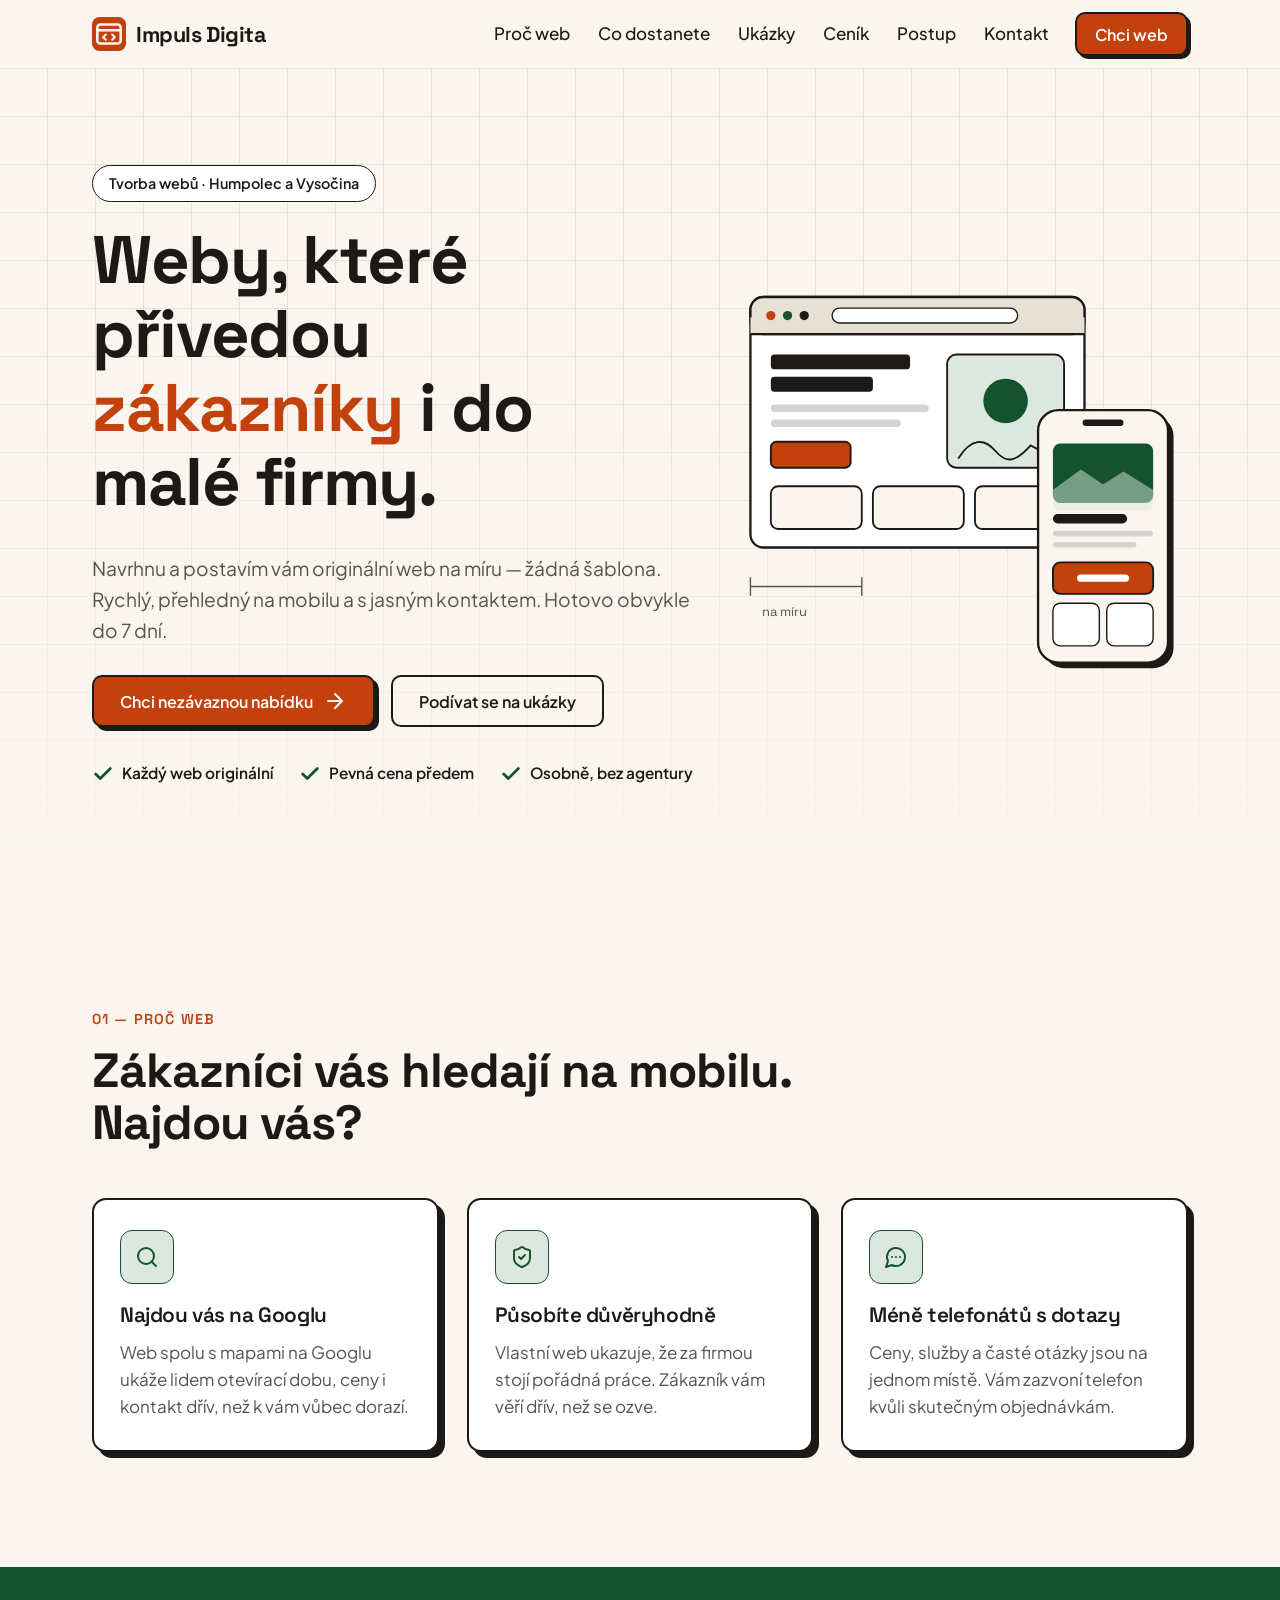
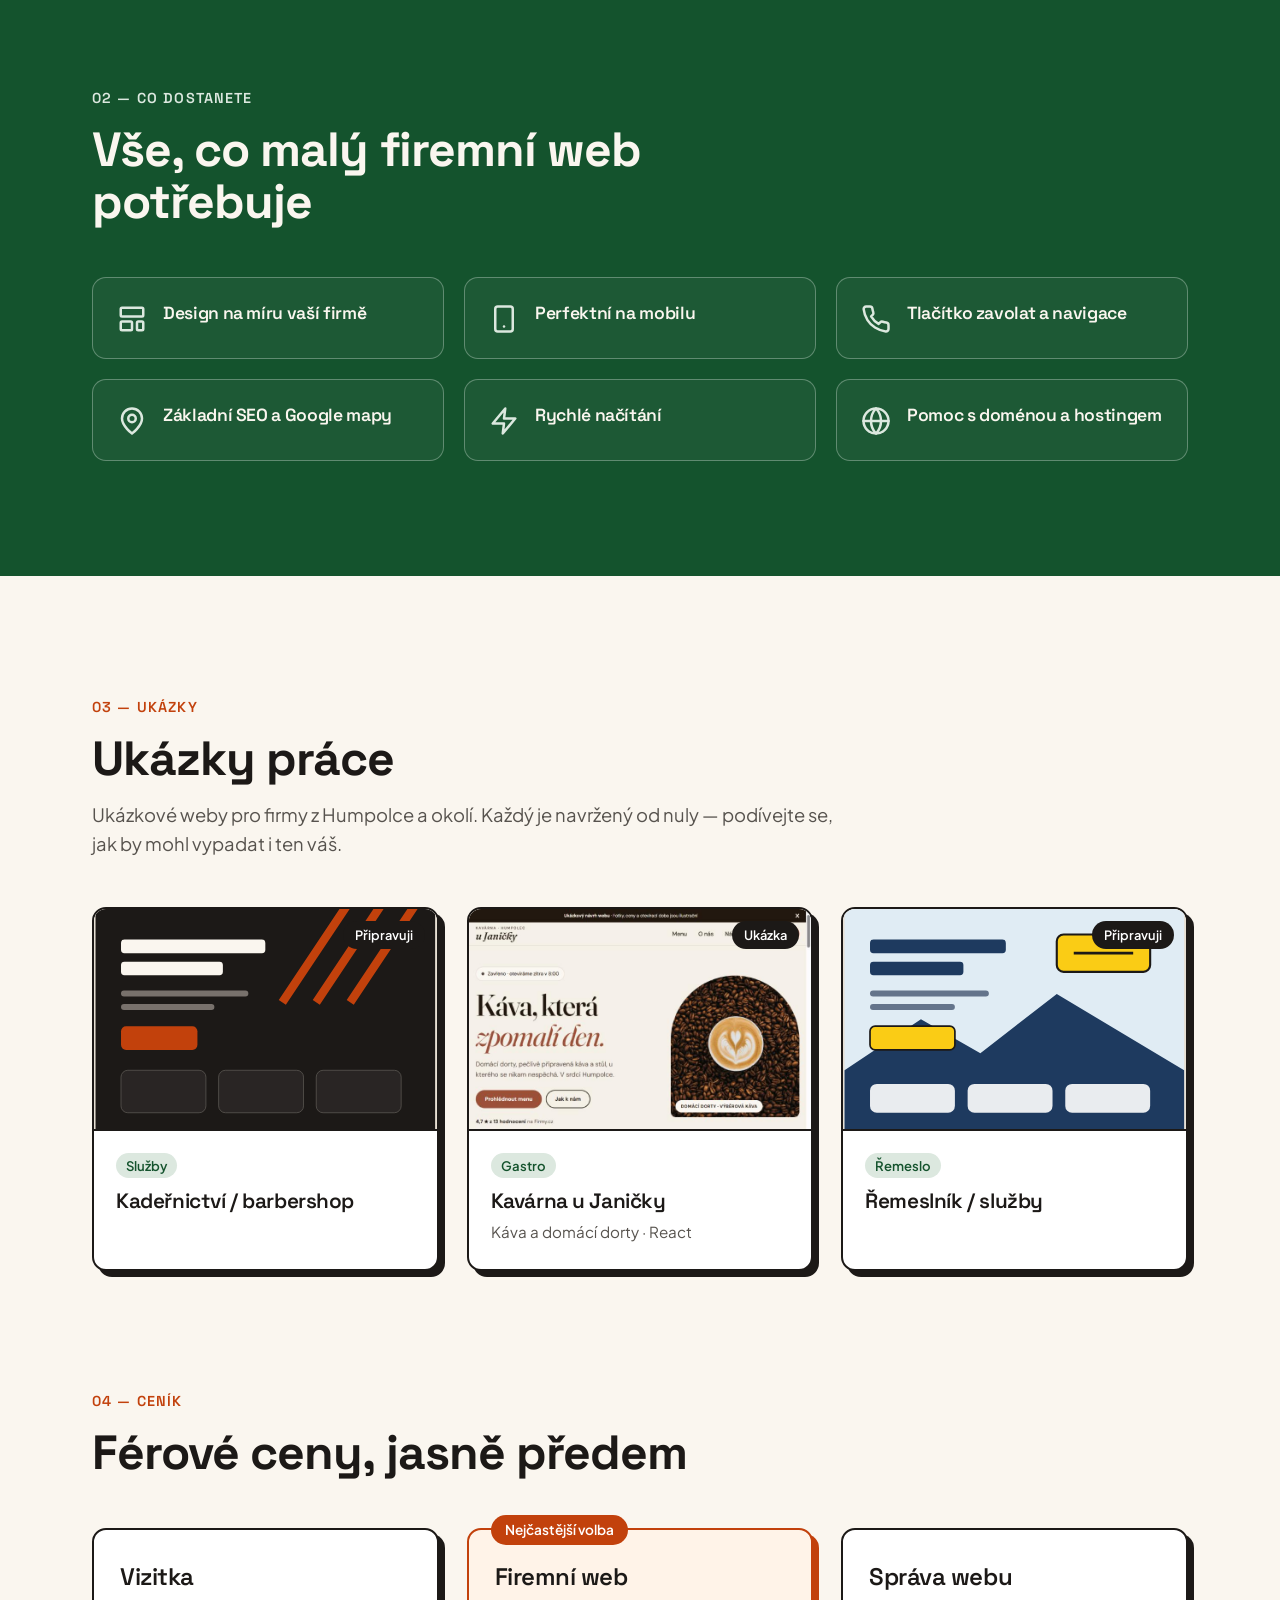
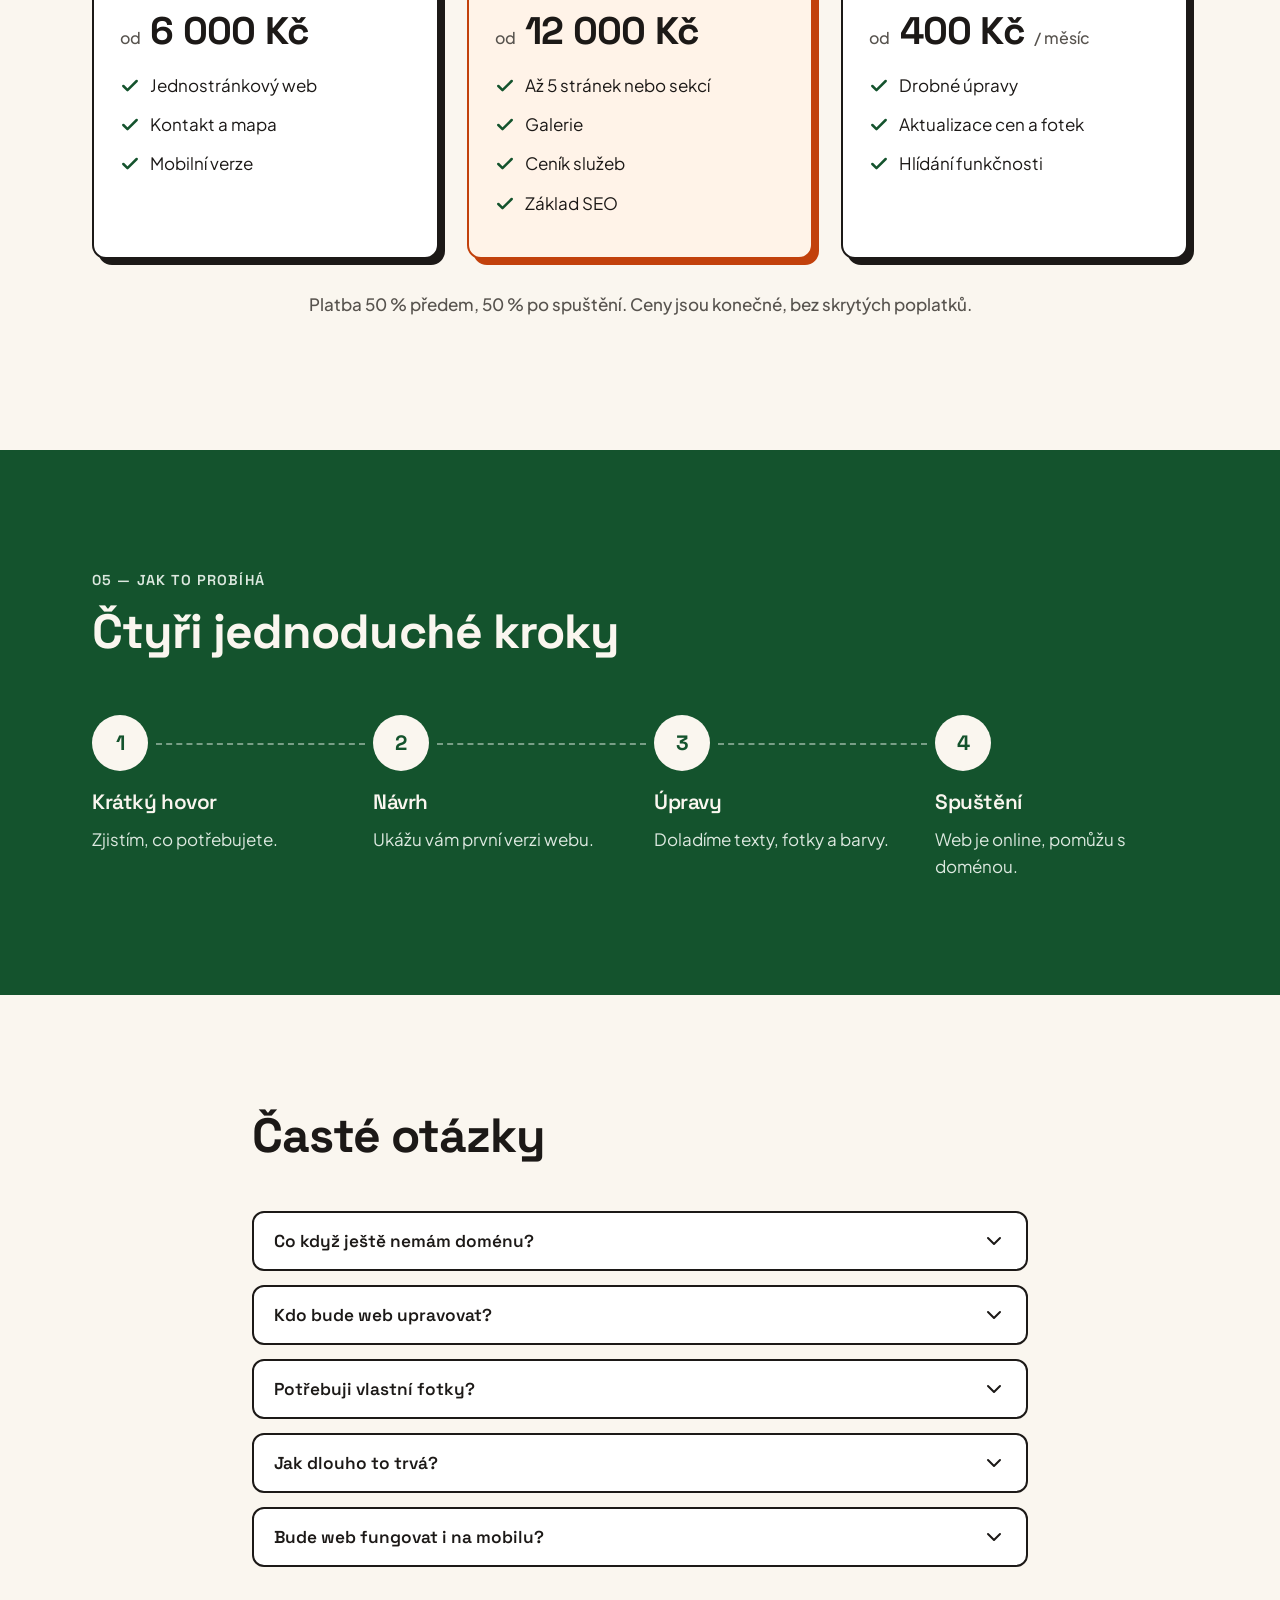
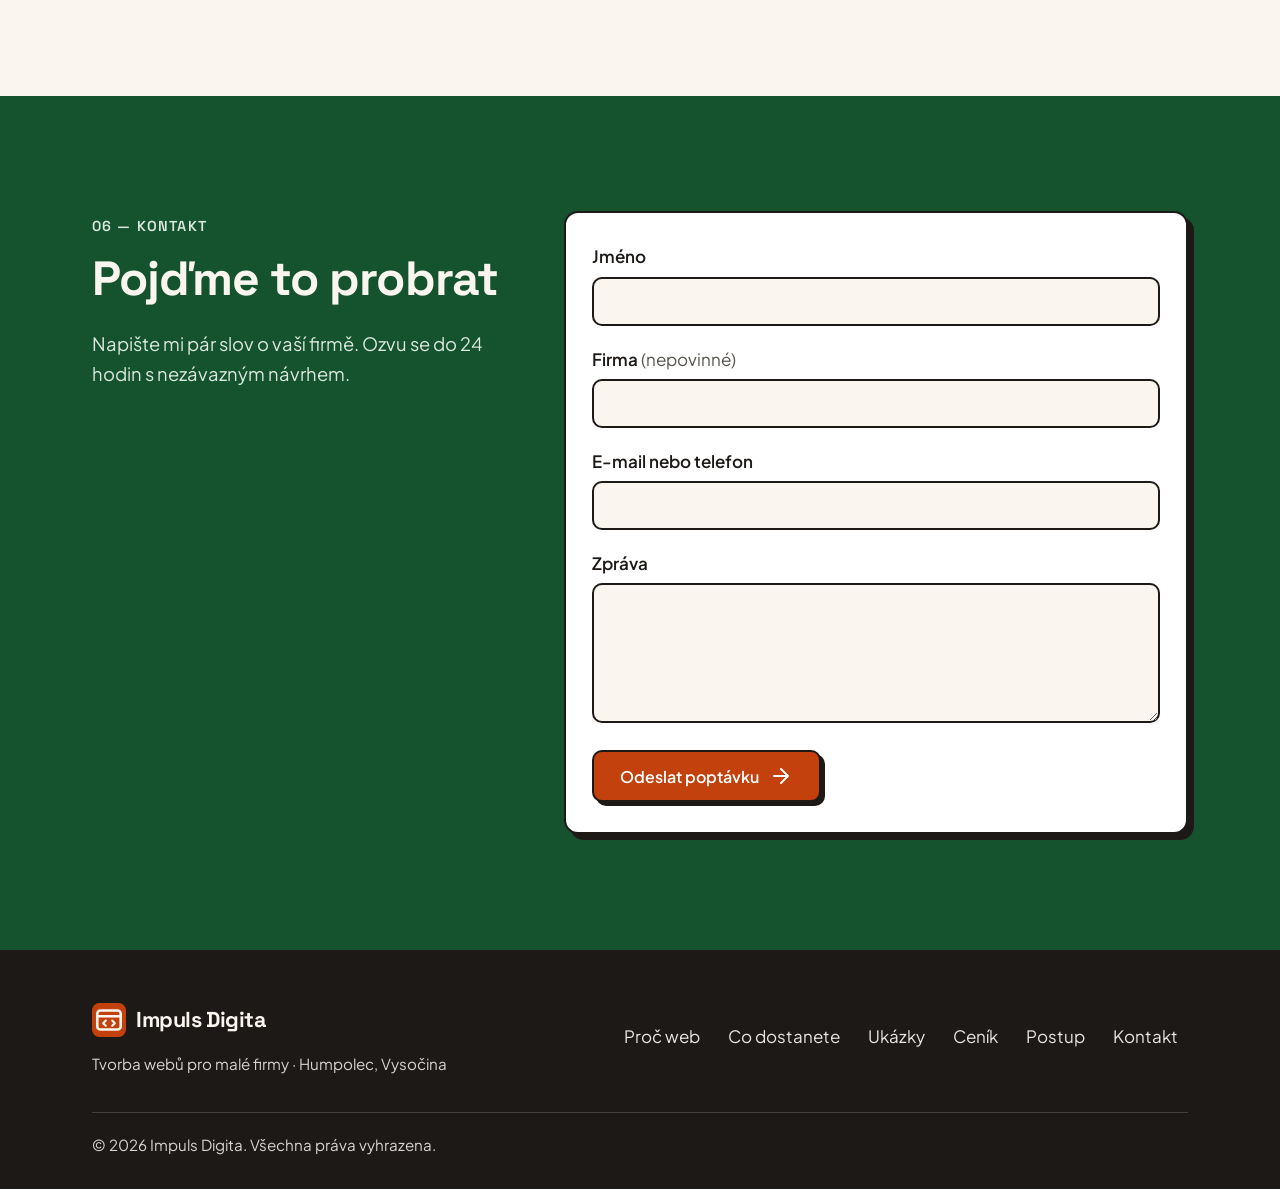
==== commit a7da165b: "Rename brand to Impuls Digita, add Kavárna u Janičky demo Co-Authored-By: Claude Opus 5.5 <noreply@a" ====
--- a/index.html
+++ b/index.html
@@ -1,17 +1,19 @@
 <!DOCTYPE html>
-<!-- BRAND: Webdílna — změnit všude hledáním "Webdílna" -->
+<!-- BRAND: Impuls Digita — změnit všude hledáním "Impuls Digita" -->
 <html lang="cs">
 <head>
   <meta charset="utf-8">
   <meta name="viewport" content="width=device-width, initial-scale=1">
-  <title>Webdílna — tvorba webů pro firmy | Humpolec, Vysočina</title>
+  <title>Impuls Digita — tvorba webů pro firmy | Humpolec, Vysočina</title>
   <meta name="description" content="Originální weby na míru pro malé firmy z Humpolce a Vysočiny. Rychlé, přehledné na mobilu, s pevnou cenou předem. Hotovo obvykle do 7 dní.">
   <meta name="theme-color" content="#FAF6EF">
-  <meta property="og:title" content="Webdílna — tvorba webů pro firmy | Humpolec, Vysočina">
+  <meta property="og:title" content="Impuls Digita — tvorba webů pro firmy | Humpolec, Vysočina">
   <meta property="og:description" content="Originální weby na míru pro malé firmy z Humpolce a Vysočiny. Pevná cena předem, hotovo obvykle do 7 dní.">
   <meta property="og:type" content="website">
   <meta property="og:locale" content="cs_CZ">
-  <meta property="og:site_name" content="Webdílna">
+  <meta property="og:url" content="https://rokefluker.github.io/">
+  <link rel="canonical" href="https://rokefluker.github.io/">
+  <meta property="og:site_name" content="Impuls Digita">
   <link rel="icon" href="favicon.svg" type="image/svg+xml">
   <link rel="preconnect" href="https://fonts.googleapis.com">
   <link rel="preconnect" href="https://fonts.gstatic.com" crossorigin>
@@ -21,7 +23,8 @@
   {
     "@context": "https://schema.org",
     "@type": "ProfessionalService",
-    "name": "Webdílna",
+    "url": "https://rokefluker.github.io/",
+    "name": "Impuls Digita",
     "description": "Tvorba originálních webů na míru pro malé firmy.",
     "areaServed": [
       {"@type": "City", "name": "Humpolec"},
@@ -59,9 +62,9 @@
   <!-- HEADER -->
   <header class="site-header">
     <div class="wrap header-in">
-      <a class="logo" href="#top" aria-label="Webdílna — úvodní strana">
+      <a class="logo" href="#top" aria-label="Impuls Digita — úvodní strana">
         <svg viewBox="0 0 32 32" aria-hidden="true"><rect width="32" height="32" rx="7" fill="#C2410C"/><rect x="5" y="7" width="22" height="18" rx="3" fill="none" stroke="#FAF6EF" stroke-width="2.4"/><path d="M5 12.5h22" stroke="#FAF6EF" stroke-width="2.4"/><path d="m13 16.5-2.5 2.5 2.5 2.5m6-5 2.5 2.5-2.5 2.5" fill="none" stroke="#FAF6EF" stroke-width="2" stroke-linecap="round" stroke-linejoin="round"/></svg>
-        <span>Webdílna</span>
+        <span>Impuls Digita</span>
       </a>
       <button class="nav-toggle" type="button" aria-expanded="false" aria-controls="nav" aria-label="Otevřít menu">
         <svg class="icon i-open" aria-hidden="true"><use href="#i-menu"/></svg>
@@ -191,7 +194,7 @@
         <div class="section-head reveal">
           <span class="label">03 — Ukázky</span>
           <h2 id="uk-h">Ukázky práce</h2>
-          <p class="lead">Právě připravuji první ukázkové weby pro firmy z Humpolce a okolí. Brzy je tu najdete.</p>
+          <p class="lead">Ukázkové weby pro firmy z Humpolce a okolí. Každý je navržený od nuly — podívejte se, jak by mohl vypadat i ten váš.</p>
         </div>
         <!--
           JAK PŘIDAT SKUTEČNÝ PROJEKT: zkopírujte tento blok a nahraďte jím jednu z karet níže
@@ -225,23 +228,13 @@
             <div class="proj-body"><span class="tag">Služby</span><h3>Kadeřnictví / barbershop</h3></div>
           </article>
           <article class="project reveal">
-            <div class="thumb">
-              <svg viewBox="0 0 400 260" role="img" aria-label="Abstraktní náhled webu restaurace">
-                <rect width="400" height="260" fill="#FDE9D2"/>
-                <circle cx="290" cy="100" r="78" fill="#fff" stroke="#9A3412" stroke-width="3"/>
-                <circle cx="290" cy="100" r="50" fill="#FDBA74" stroke="#9A3412" stroke-width="3"/>
-                <circle cx="272" cy="92" r="10" fill="#14532D"/><circle cx="304" cy="112" r="12" fill="#C2410C"/><circle cx="298" cy="82" r="7" fill="#14532D"/>
-                <rect x="30" y="40" width="150" height="16" rx="4" fill="#7C2D12"/>
-                <rect x="30" y="66" width="100" height="16" rx="4" fill="#7C2D12"/>
-                <rect x="30" y="100" width="130" height="7" rx="3.5" fill="#B45309" opacity=".6"/>
-                <rect x="30" y="116" width="100" height="7" rx="3.5" fill="#B45309" opacity=".6"/>
-                <rect x="30" y="148" width="100" height="28" rx="6" fill="#14532D"/>
-                <path d="M0 210h400v50H0z" fill="#7C2D12"/>
-                <rect x="30" y="226" width="80" height="8" rx="4" fill="#FDE9D2"/><rect x="150" y="226" width="80" height="8" rx="4" fill="#FDE9D2"/><rect x="270" y="226" width="80" height="8" rx="4" fill="#FDE9D2"/>
-              </svg>
-              <span class="badge">Připravuji</span>
-            </div>
-            <div class="proj-body"><span class="tag">Gastro</span><h3>Restaurace / kavárna</h3></div>
+            <a class="project-link" href="kavarna-u-janicky/" aria-label="Otevřít ukázkový web Kavárna u Janičky">
+              <div class="thumb">
+                <img src="img/kavarna-u-janicky.jpg" width="800" height="600" loading="lazy" alt="Náhled ukázkového webu Kavárny u Janičky v Humpolci">
+                <span class="badge">Ukázka</span>
+              </div>
+              <div class="proj-body"><span class="tag">Gastro</span><h3>Kavárna u Janičky</h3><p class="proj-note">Káva a domácí dorty · React</p></div>
+            </a>
           </article>
           <article class="project reveal">
             <div class="thumb">
@@ -396,16 +389,16 @@
   <footer class="site-footer">
     <div class="wrap foot-in">
       <div>
-        <a class="logo" href="#top" aria-label="Webdílna — nahoru">
+        <a class="logo" href="#top" aria-label="Impuls Digita — nahoru">
           <svg viewBox="0 0 32 32" aria-hidden="true"><rect width="32" height="32" rx="7" fill="#C2410C"/><rect x="5" y="7" width="22" height="18" rx="3" fill="none" stroke="#FAF6EF" stroke-width="2.4"/><path d="M5 12.5h22" stroke="#FAF6EF" stroke-width="2.4"/><path d="m13 16.5-2.5 2.5 2.5 2.5m6-5 2.5 2.5-2.5 2.5" fill="none" stroke="#FAF6EF" stroke-width="2" stroke-linecap="round" stroke-linejoin="round"/></svg>
-          <span>Webdílna</span>
+          <span>Impuls Digita</span>
         </a>
         <p>Tvorba webů pro malé firmy · Humpolec, Vysočina</p>
       </div>
       <nav class="foot-nav" aria-label="Patička">
         <a href="#proc">Proč web</a><a href="#co">Co dostanete</a><a href="#ukazky">Ukázky</a><a href="#cenik">Ceník</a><a href="#postup">Postup</a><a href="#kontakt">Kontakt</a>
       </nav>
-      <p class="copy">© <span id="year">2026</span> Webdílna. Všechna práva vyhrazena.</p>
+      <p class="copy">© <span id="year">2026</span> Impuls Digita. Všechna práva vyhrazena.</p>
     </div>
   </footer>
 
--- a/styles.css
+++ b/styles.css
@@ -1,5 +1,5 @@
 /* ==========================================================
-   Webdílna — styles.css
+   Impuls Digita — styles.css
    Sections: 0 Tokens · 1 Base · 2 Layout · 3 Buttons · 4 Header
    5 Hero · 6 Why · 7 Features · 8 Projects · 9 Pricing · 10 Steps
    11 FAQ · 12 Contact · 13 Footer · 14 Reveal · 15 Responsive
@@ -249,3 +249,12 @@
 .band .step p { color: var(--forest-soft); }
 .band .step:not(:last-child)::after { border-color: var(--forest-soft); }
 .contact-cards a, form { color: var(--ink); }
+
+/* ---------- Project link cards ---------- */
+.project-link { display: block; color: inherit; text-decoration: none; height: 100%; }
+.project-link:hover h3, .project-link:focus-visible h3 { color: var(--accent); }
+.project-link .thumb img { object-position: top center; transition: transform .4s ease; }
+.project-link:hover .thumb img { transform: scale(1.03); }
+.thumb { overflow: hidden; }
+.proj-note { margin: 6px 0 0; color: var(--ink-muted); font-size: .95rem; }
+@media (prefers-reduced-motion: reduce) { .project-link .thumb img { transition: none; } .project-link:hover .thumb img { transform: none; } }
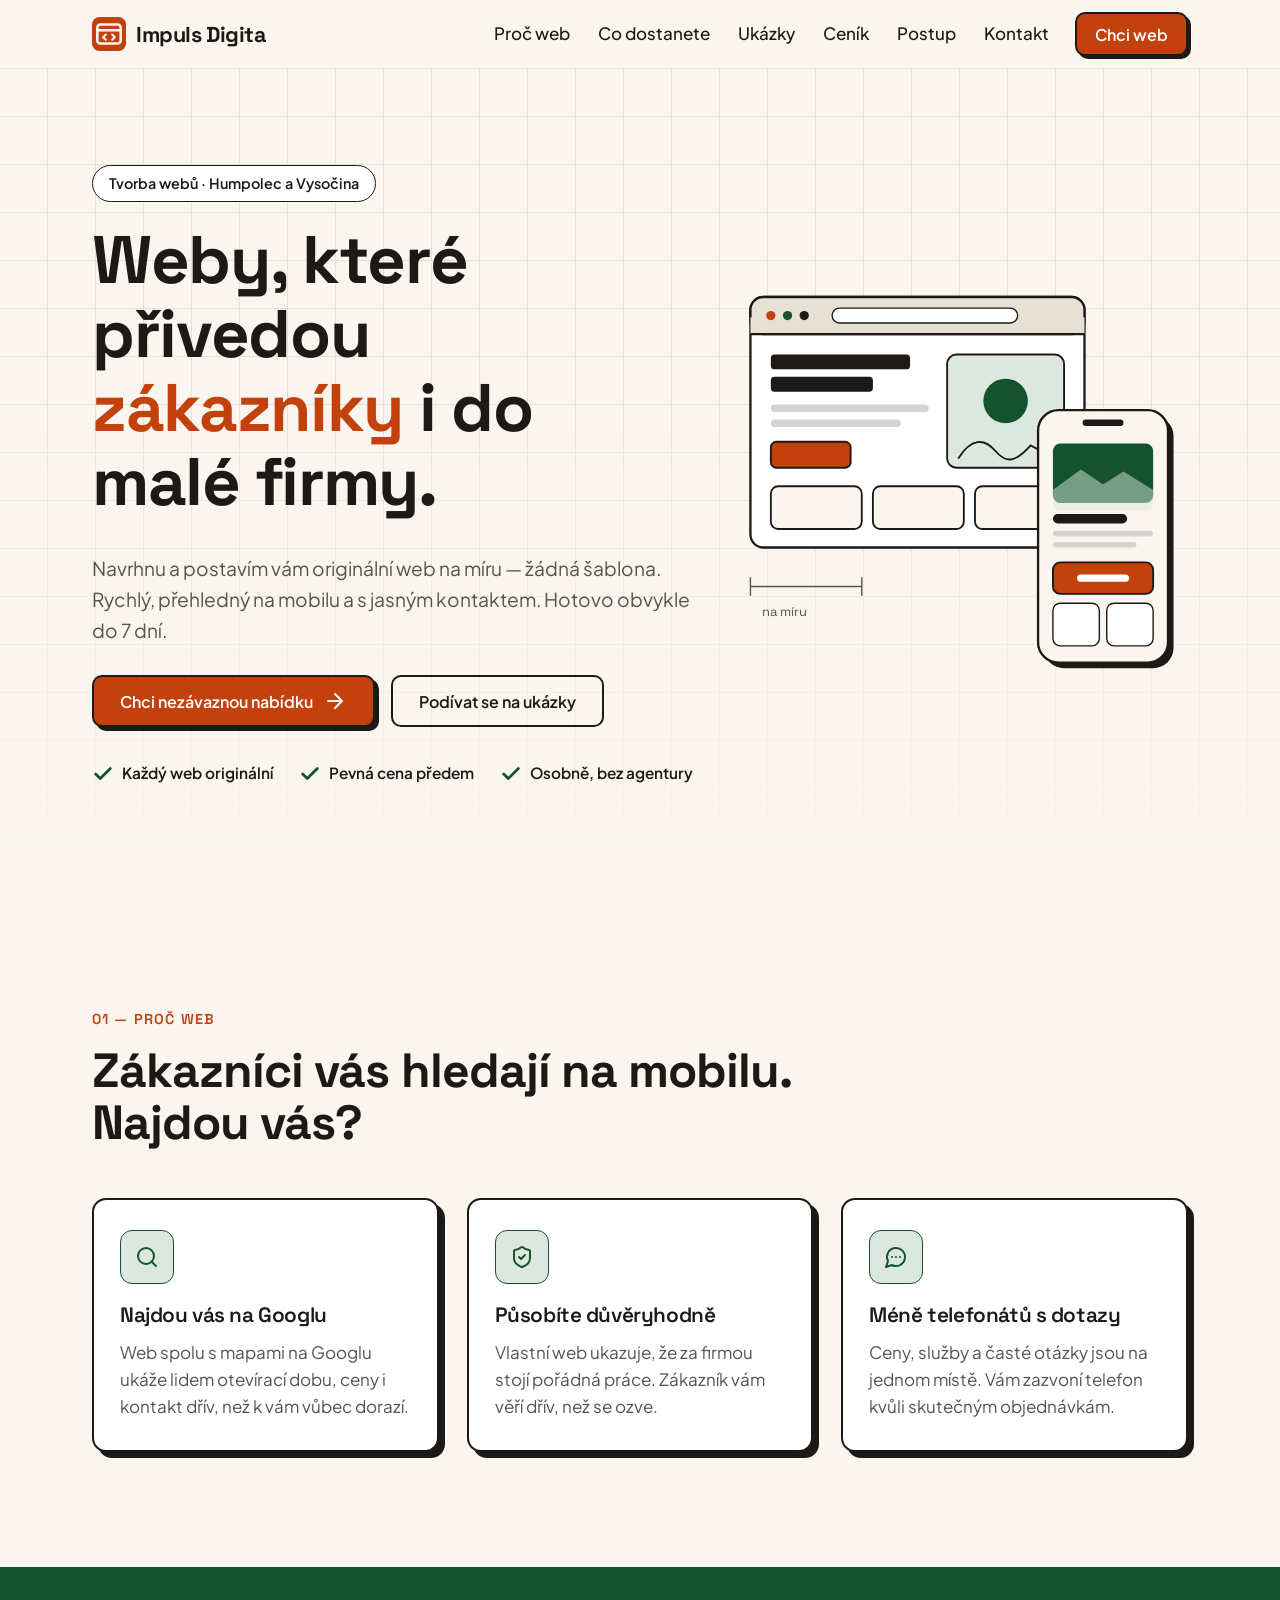
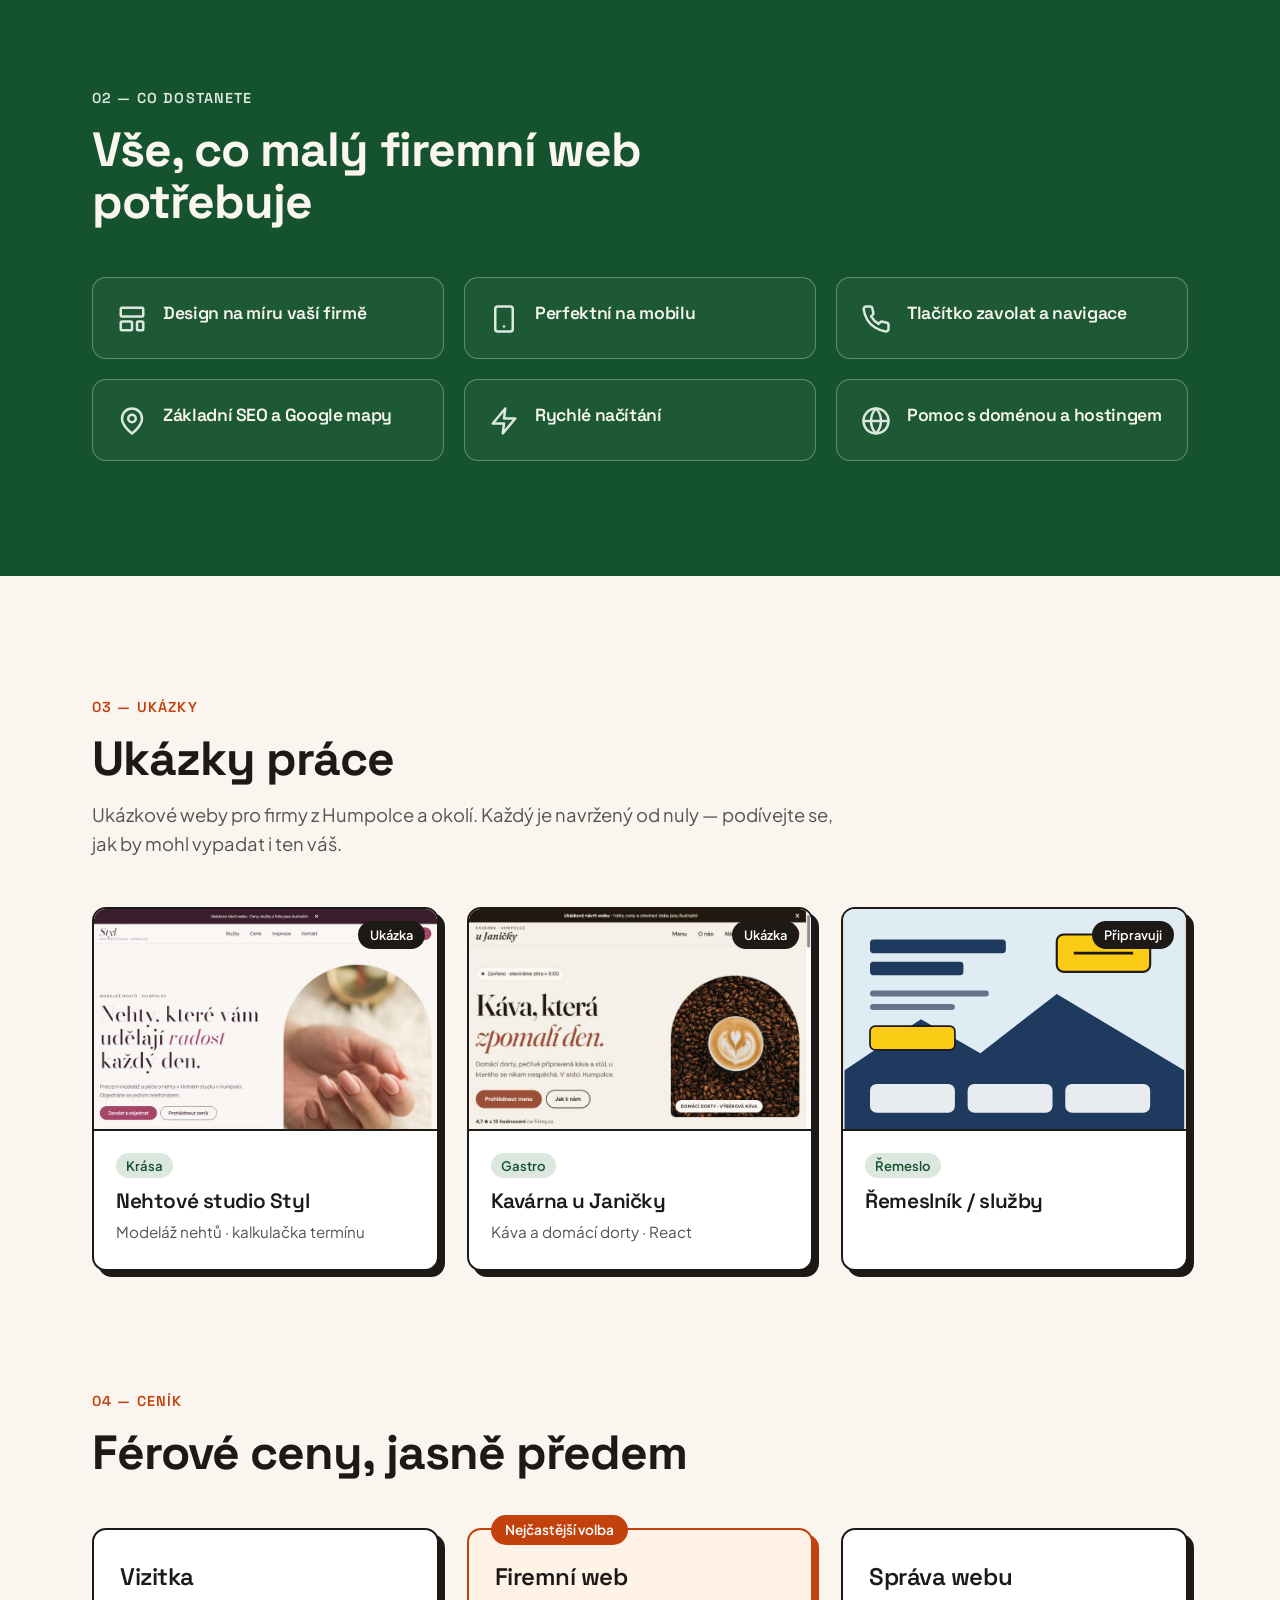
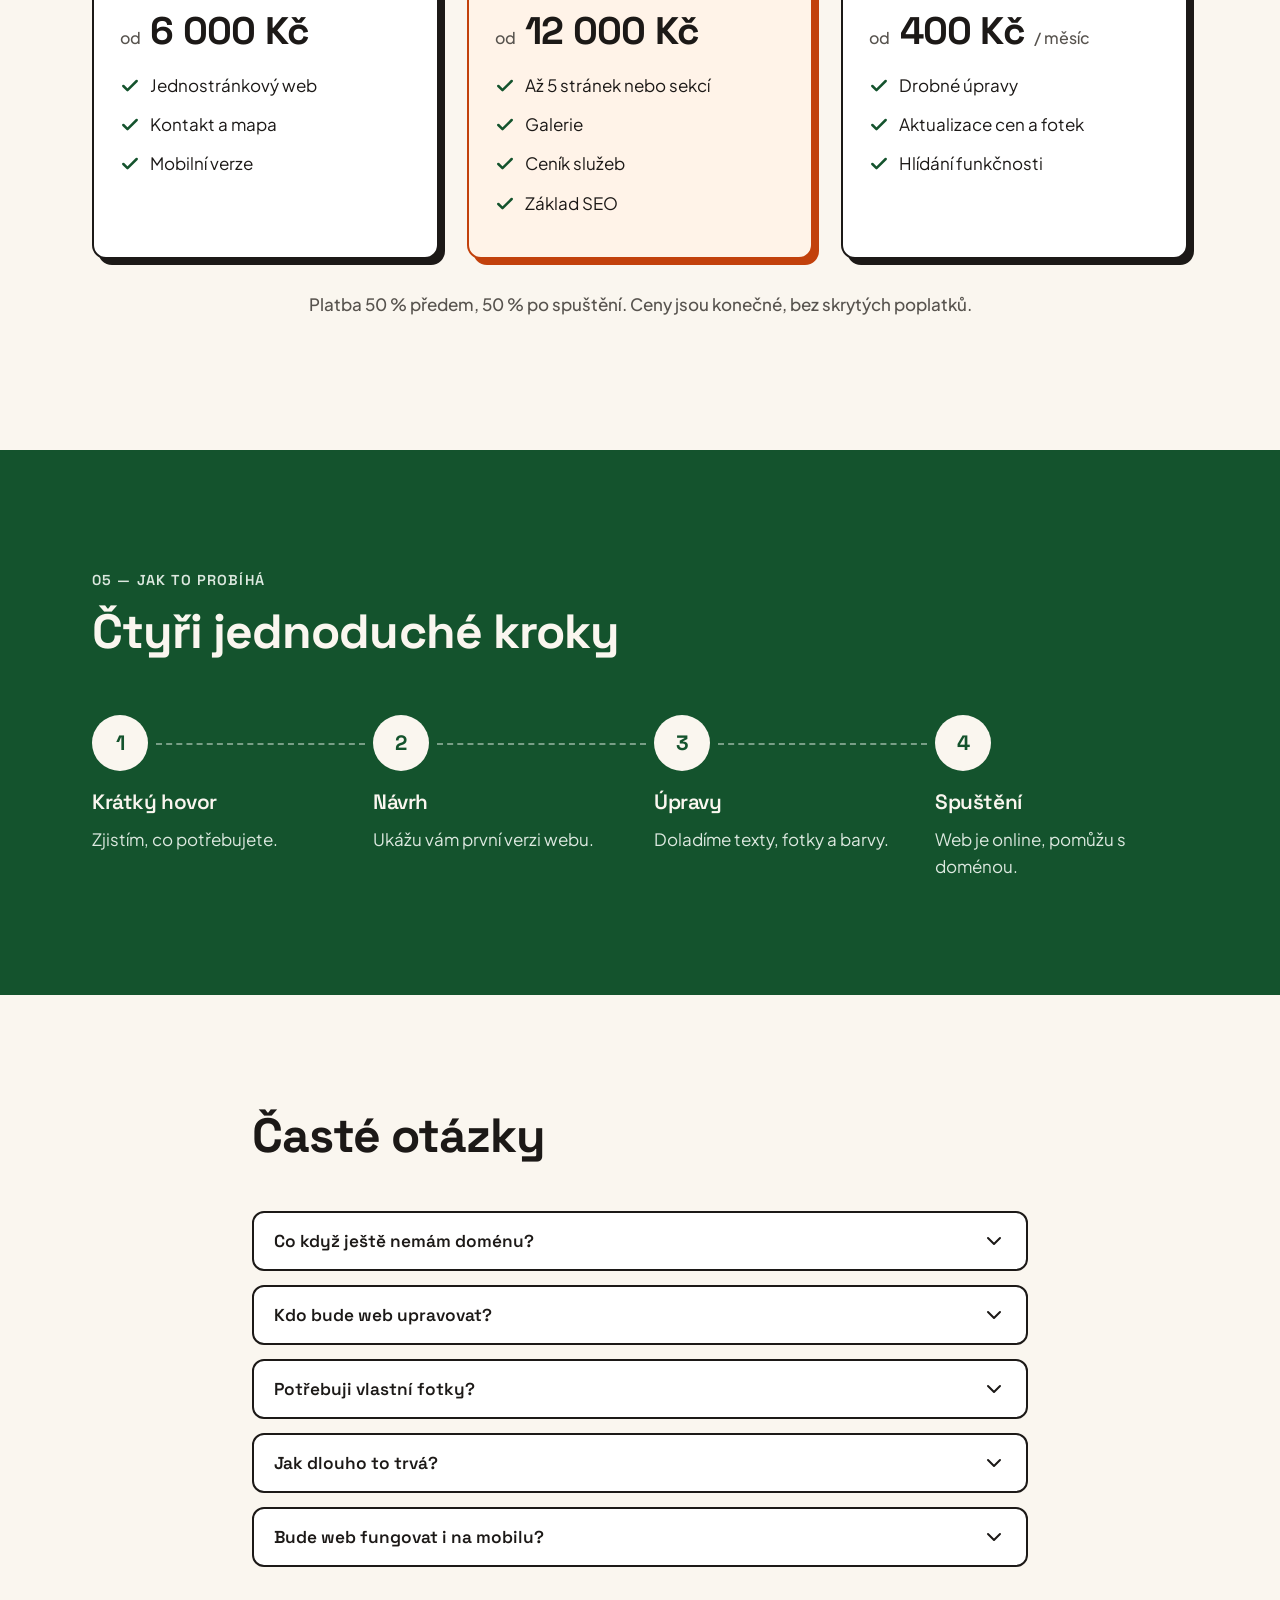
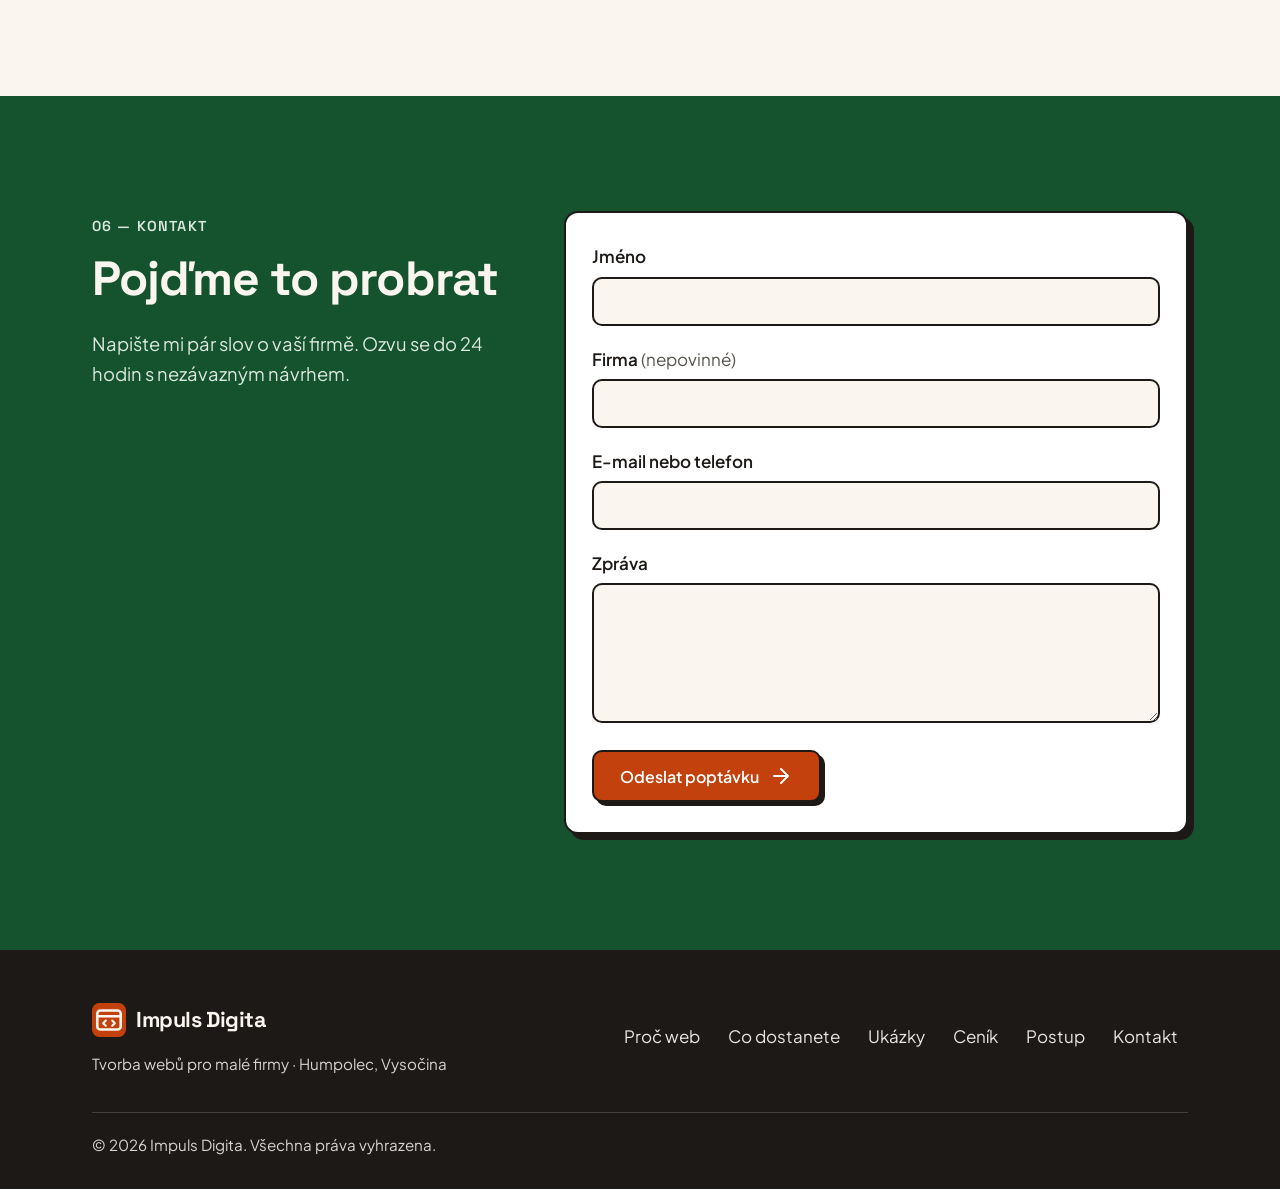
==== commit fe51190e: "Add Nehtové studio Styl demo Co-Authored-By: Claude Opus 5.5 <noreply@anthropic.com>" ====
--- a/index.html
+++ b/index.html
@@ -210,22 +210,13 @@
         -->
         <div class="proj-grid">
           <article class="project reveal">
-            <div class="thumb">
-              <svg viewBox="0 0 400 260" role="img" aria-label="Abstraktní náhled webu kadeřnictví">
-                <rect width="400" height="260" fill="#1C1917"/>
-                <g stroke="#C2410C" stroke-width="10"><path d="M300-10l-80 120M340-10l-80 120M380-10l-80 120"/></g>
-                <rect x="30" y="36" width="170" height="16" rx="4" fill="#FAF6EF"/>
-                <rect x="30" y="62" width="120" height="16" rx="4" fill="#FAF6EF"/>
-                <rect x="30" y="96" width="150" height="7" rx="3.5" fill="#78716C"/>
-                <rect x="30" y="112" width="110" height="7" rx="3.5" fill="#78716C"/>
-                <rect x="30" y="138" width="90" height="28" rx="6" fill="#C2410C"/>
-                <rect x="30" y="190" width="100" height="50" rx="8" fill="#292524" stroke="#57534E"/>
-                <rect x="145" y="190" width="100" height="50" rx="8" fill="#292524" stroke="#57534E"/>
-                <rect x="260" y="190" width="100" height="50" rx="8" fill="#292524" stroke="#57534E"/>
-              </svg>
-              <span class="badge">Připravuji</span>
-            </div>
-            <div class="proj-body"><span class="tag">Služby</span><h3>Kadeřnictví / barbershop</h3></div>
+            <a class="project-link" href="nehtove-studio-styl/" aria-label="Otevřít ukázkový web Nehtové studio Styl">
+              <div class="thumb">
+                <img src="img/nehtove-studio-styl.jpg" width="800" height="600" loading="lazy" alt="Náhled ukázkového webu Nehtového studia Styl v Humpolci">
+                <span class="badge">Ukázka</span>
+              </div>
+              <div class="proj-body"><span class="tag">Krása</span><h3>Nehtové studio Styl</h3><p class="proj-note">Modeláž nehtů · kalkulačka termínu</p></div>
+            </a>
           </article>
           <article class="project reveal">
             <a class="project-link" href="kavarna-u-janicky/" aria-label="Otevřít ukázkový web Kavárna u Janičky">
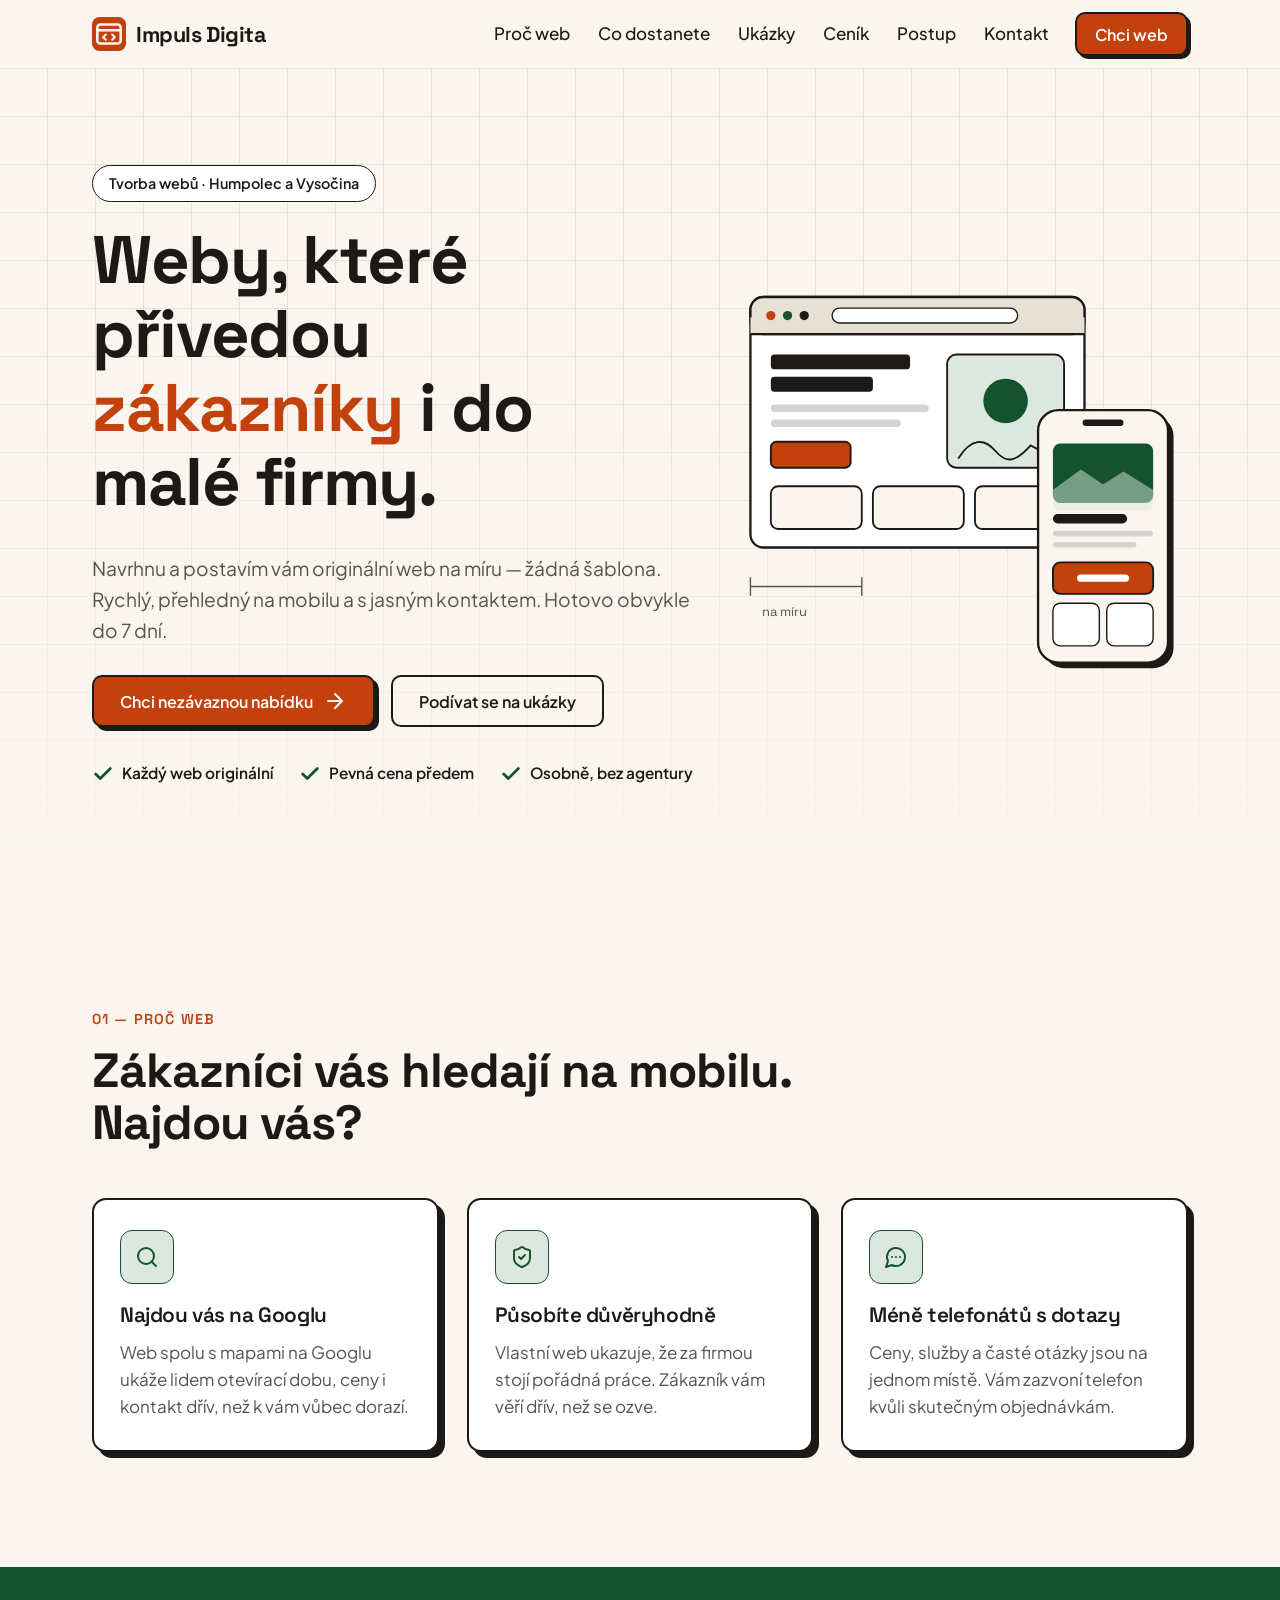
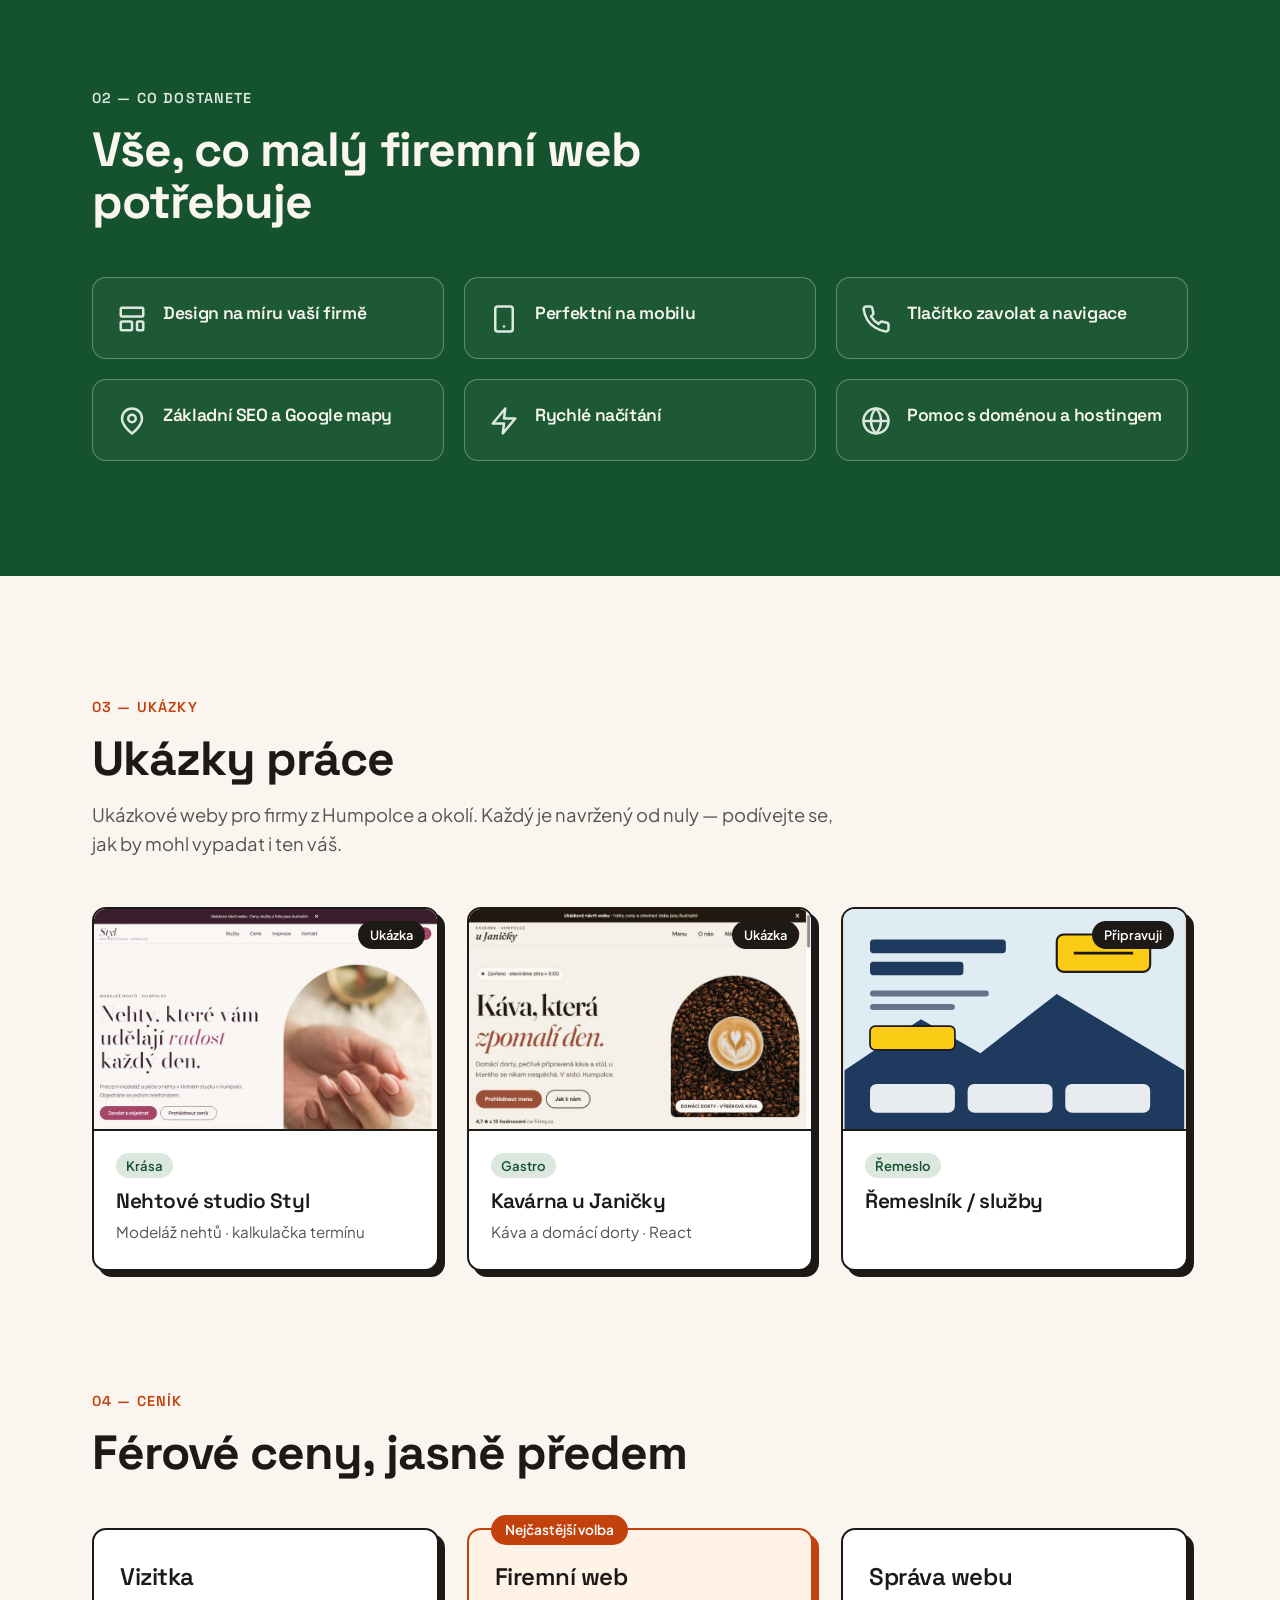
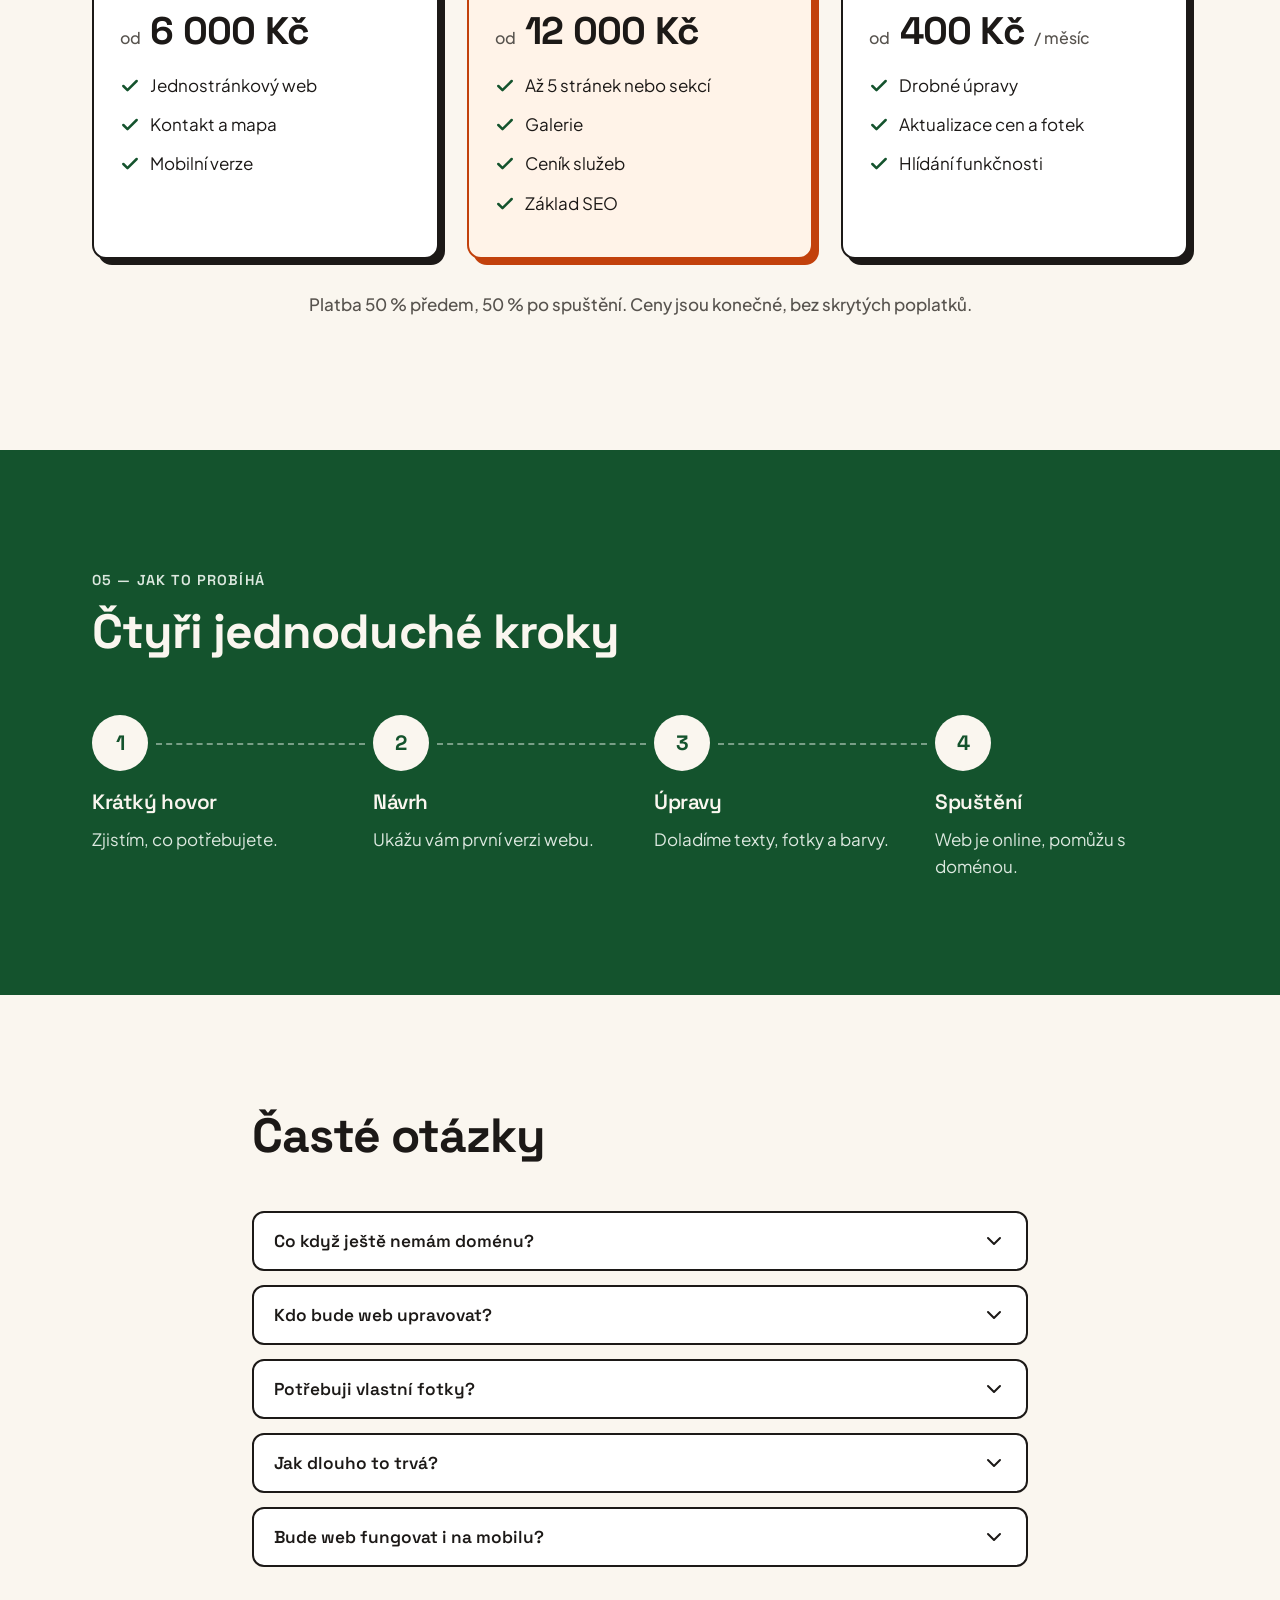
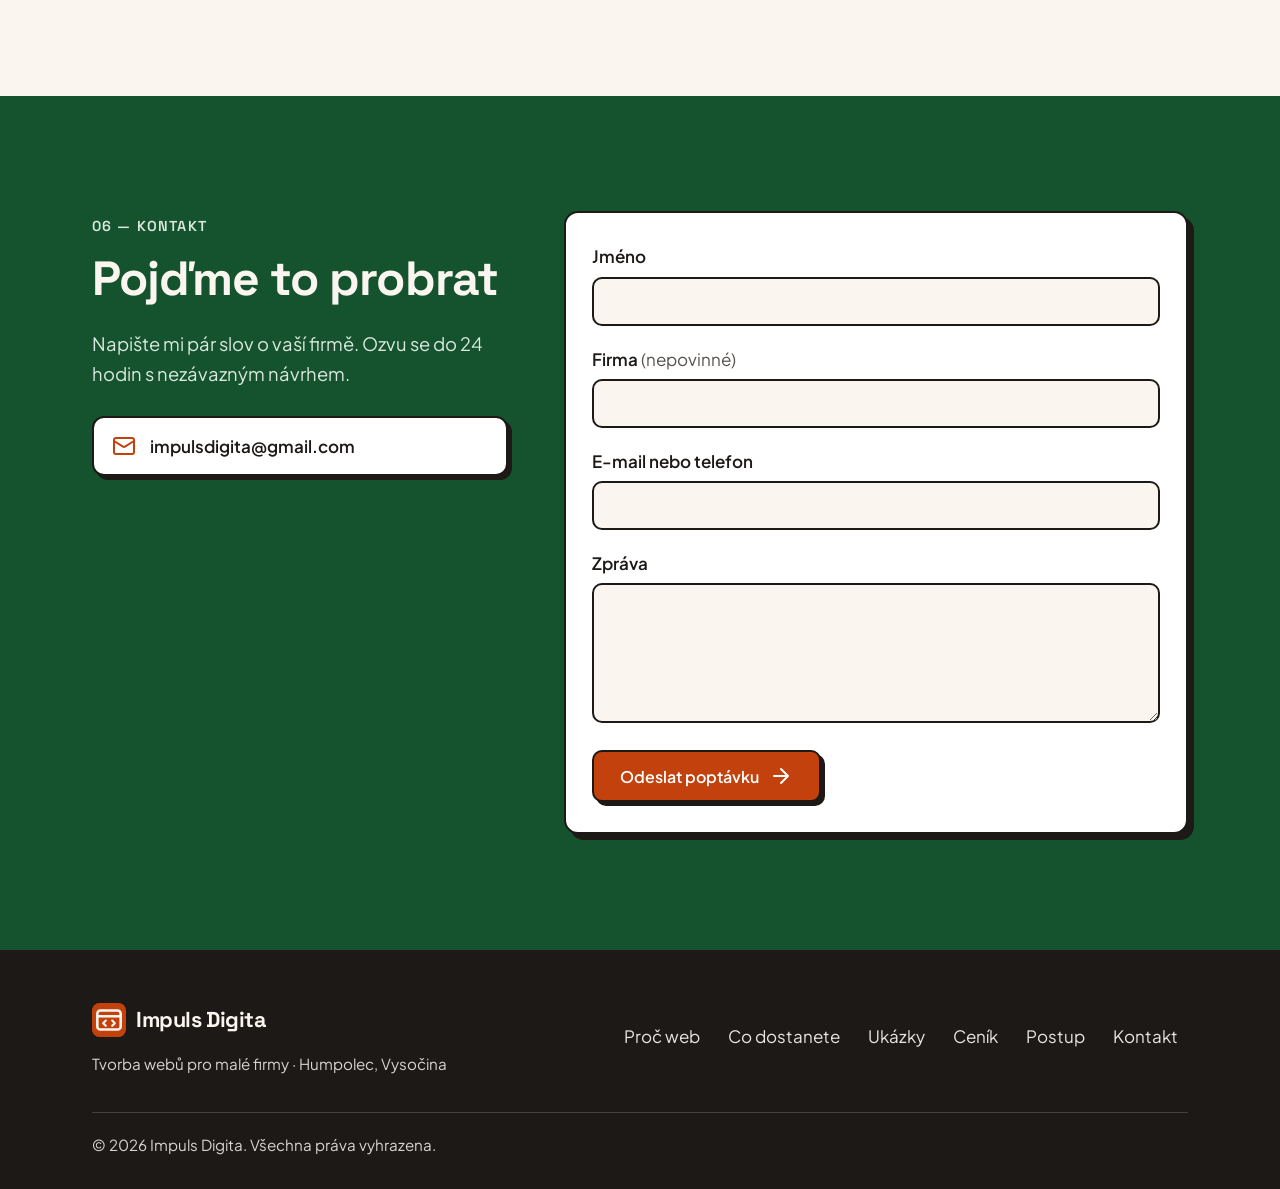
==== commit bcfc5808: "Add contact e-mail Co-Authored-By: Claude Opus 5.5 <noreply@anthropic.com>" ====
--- a/index.html
+++ b/index.html
@@ -18,7 +18,7 @@
   <link rel="preconnect" href="https://fonts.googleapis.com">
   <link rel="preconnect" href="https://fonts.gstatic.com" crossorigin>
   <link rel="stylesheet" href="https://fonts.googleapis.com/css2?family=Plus+Jakarta+Sans:wght@400;500;600&family=Space+Grotesk:wght@600;700&subset=latin-ext&display=swap">
-  <link rel="stylesheet" href="styles.css">
+  <link rel="stylesheet" href="styles.css?v=2">
   <script type="application/ld+json">
   {
     "@context": "https://schema.org",
@@ -393,6 +393,6 @@
     </div>
   </footer>
 
-  <script src="script.js" defer></script>
+  <script src="script.js?v=2" defer></script>
 </body>
 </html>
